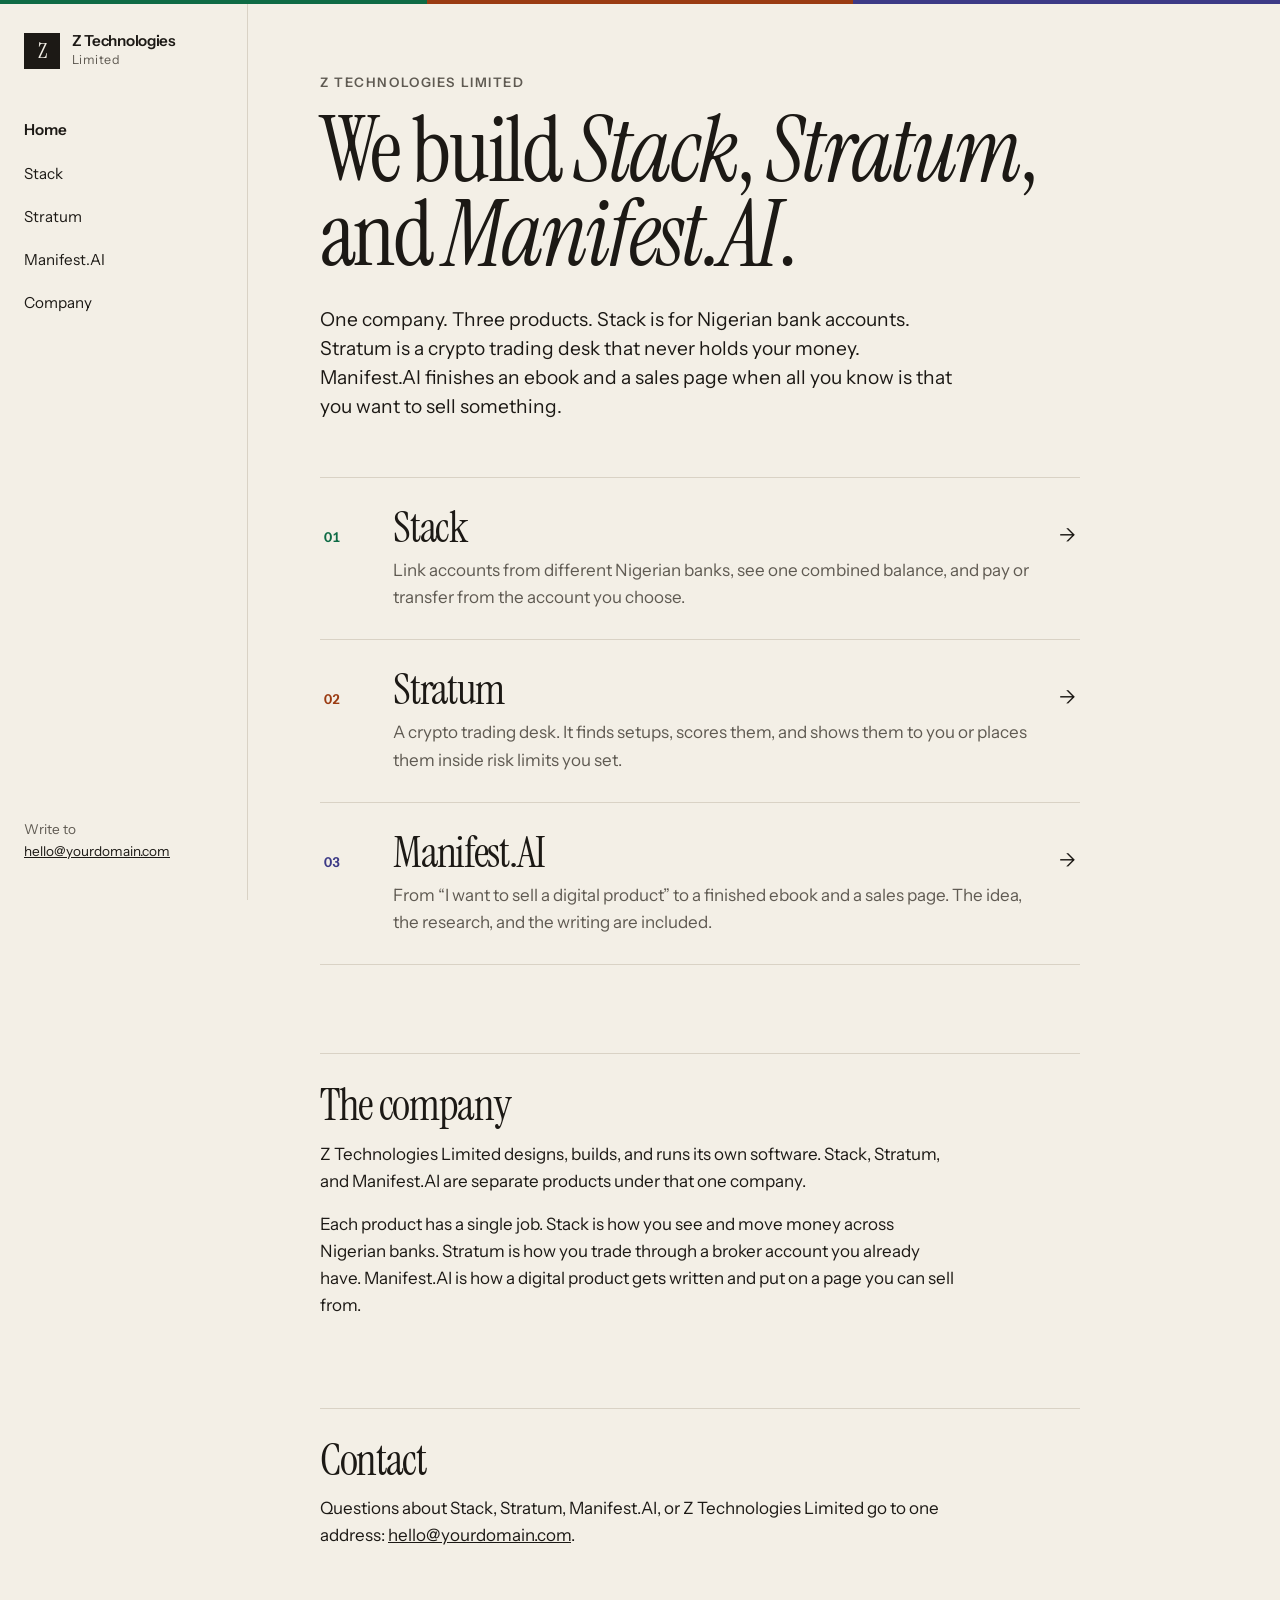
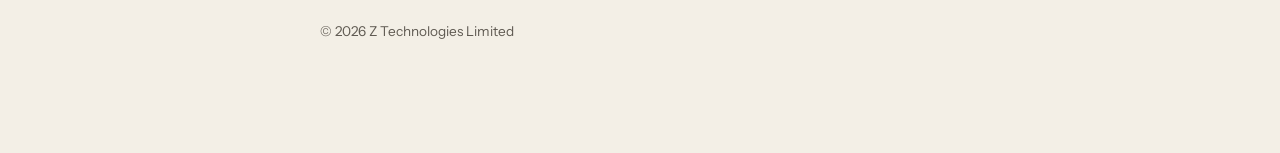
==== index.html @ b0d57175 "Add the Z Technologies company site." ====
<!DOCTYPE html>
<html lang="en">
<head>
  <meta charset="utf-8">
  <meta name="viewport" content="width=device-width, initial-scale=1">
  <title>Z Technologies Limited</title>
  <meta name="description" content="Z Technologies Limited owns Stack, Stratum, and Manifest.AI. Banking, trading, and publishing software, built and run by one company.">
  <meta name="theme-color" content="#f3efe6">
  <link rel="icon" href="favicon.svg" type="image/svg+xml">
  <link rel="preconnect" href="https://fonts.googleapis.com">
  <link rel="preconnect" href="https://fonts.gstatic.com" crossorigin>
  <link href="https://fonts.googleapis.com/css2?family=Instrument+Sans:ital,wght@0,400;0,500;0,600;1,400&family=Instrument+Serif:ital@0;1&display=swap" rel="stylesheet">
  <link rel="stylesheet" href="css/site.css">
</head>
<body>
  <div class="stripe" aria-hidden="true"><span class="c-stack"></span><span class="c-stratum"></span><span class="c-manifest"></span></div>
  <a class="skip" href="#content">Skip to content</a>
  <div class="shell">
    <aside class="sidebar">
      <div class="side-top">
        <a class="brand" href="index.html">
          <span class="brand-mark" aria-hidden="true">Z</span>
          <span>
            <span class="brand-name">Z Technologies</span>
            <span class="brand-sub">Limited</span>
          </span>
        </a>
        <button class="nav-toggle" type="button" aria-expanded="false" aria-controls="site-nav">Menu</button>
      </div>
      <nav class="nav" id="site-nav" aria-label="Primary">
        <a href="index.html" aria-current="page">Home</a>
        <a href="stack.html">Stack</a>
        <a href="stratum.html">Stratum</a>
        <a href="manifest.html">Manifest.AI</a>
        <a href="#company">Company</a>
      </nav>
      <p class="side-foot">Write to<br><a href="mailto:hello@yourdomain.com">hello@yourdomain.com</a></p>
    </aside>
    <main class="main" id="content">
      <div class="wrap">
        <p class="kicker">Z Technologies Limited</p>
        <h1>We build <a href="stack.html"><em>Stack</em></a>, <a href="stratum.html"><em>Stratum</em></a>, and <a href="manifest.html"><em>Manifest.AI</em></a>.</h1>
        <p class="lede">One company. Three products. Stack is for Nigerian bank accounts. Stratum is a crypto trading desk that never holds your money. Manifest.AI finishes an ebook and a sales page when all you know is that you want to sell something.</p>

        <ol class="index" id="products">
          <li class="stack">
            <a href="stack.html">
              <span class="idx">01</span>
              <span>
                <span class="product-name">Stack</span>
                <span class="product-desc">Link accounts from different Nigerian banks, see one combined balance, and pay or transfer from the account you choose.</span>
              </span>
              <span class="arrow" aria-hidden="true">→</span>
            </a>
          </li>
          <li class="stratum">
            <a href="stratum.html">
              <span class="idx">02</span>
              <span>
                <span class="product-name">Stratum</span>
                <span class="product-desc">A crypto trading desk. It finds setups, scores them, and shows them to you or places them inside risk limits you set.</span>
              </span>
              <span class="arrow" aria-hidden="true">→</span>
            </a>
          </li>
          <li class="manifest">
            <a href="manifest.html">
              <span class="idx">03</span>
              <span>
                <span class="product-name">Manifest.AI</span>
                <span class="product-desc">From “I want to sell a digital product” to a finished ebook and a sales page. The idea, the research, and the writing are included.</span>
              </span>
              <span class="arrow" aria-hidden="true">→</span>
            </a>
          </li>
        </ol>

        <section class="section" id="company">
          <h2>The company</h2>
          <div class="prose">
            <p>Z Technologies Limited designs, builds, and runs its own software. Stack, Stratum, and Manifest.AI are separate products under that one company.</p>
            <p>Each product has a single job. Stack is how you see and move money across Nigerian banks. Stratum is how you trade through a broker account you already have. Manifest.AI is how a digital product gets written and put on a page you can sell from.</p>
          </div>
        </section>

        <section class="section" id="contact">
          <h2>Contact</h2>
          <div class="prose">
            <p>Questions about Stack, Stratum, Manifest.AI, or Z Technologies Limited go to one address: <a href="mailto:hello@yourdomain.com">hello@yourdomain.com</a>.</p>
          </div>
        </section>

        <p class="page-foot">© 2026 Z Technologies Limited</p>
      </div>
    </main>
  </div>
  <script src="js/site.js"></script>
</body>
</html>
---- css/site.css ----
:root {
  --paper: #f3efe6;
  --ink: #1c1915;
  --muted: #5f5a52;
  --line: #d9d2c5;
  --stack: #0e6b45;
  --stratum: #9a3b12;
  --manifest: #3c3a86;
  --focus: #1c1915;
  --sidebar: 248px;
}

*,
*::before,
*::after {
  box-sizing: border-box;
}

html {
  scroll-behavior: smooth;
}

body {
  margin: 0;
  background: var(--paper);
  color: var(--ink);
  font-family: "Instrument Sans", "Segoe UI", sans-serif;
  font-size: 1.0625rem;
  line-height: 1.6;
  text-rendering: optimizeLegibility;
}

::selection {
  background: var(--ink);
  color: var(--paper);
}

img,
svg {
  display: block;
  max-width: 100%;
}

a {
  color: inherit;
}

a:focus-visible,
button:focus-visible {
  outline: 2px solid var(--focus);
  outline-offset: 3px;
}

.skip {
  position: absolute;
  left: 16px;
  top: 12px;
  padding: 8px 12px;
  background: var(--ink);
  color: var(--paper);
  transform: translateY(-140%);
  z-index: 30;
}

.skip:focus {
  transform: none;
}

.stripe {
  position: fixed;
  inset: 0 0 auto 0;
  z-index: 40;
  display: flex;
  height: 4px;
}

.stripe span {
  flex: 1;
}

.stripe .c-stack { background: var(--stack); }
.stripe .c-stratum { background: var(--stratum); }
.stripe .c-manifest { background: var(--manifest); }

.shell {
  display: grid;
  grid-template-columns: var(--sidebar) minmax(0, 1fr);
  min-height: 100vh;
}

.sidebar {
  position: sticky;
  top: 0;
  display: flex;
  flex-direction: column;
  height: 100vh;
  padding: 32px 24px 24px;
  border-right: 1px solid var(--line);
}

.side-top {
  display: flex;
  align-items: flex-start;
  justify-content: space-between;
  gap: 12px;
}

.brand {
  display: flex;
  gap: 12px;
  align-items: center;
  text-decoration: none;
}

.brand-mark {
  display: grid;
  width: 36px;
  height: 36px;
  place-items: center;
  background: var(--ink);
  color: var(--paper);
  font-family: "Instrument Serif", Palatino, serif;
  font-size: 1.4rem;
  line-height: 1;
}

.brand-name,
.brand-sub {
  display: block;
}

.brand-name {
  font-size: 0.95rem;
  font-weight: 600;
  letter-spacing: -0.02em;
  line-height: 1.2;
}

.brand-sub {
  color: var(--muted);
  font-size: 0.78rem;
  letter-spacing: 0.04em;
}

.nav-toggle {
  display: none;
  border: 1px solid var(--line);
  background: transparent;
  color: var(--ink);
  font: inherit;
  font-size: 0.85rem;
  padding: 6px 10px;
  cursor: pointer;
}

.nav {
  display: flex;
  flex-direction: column;
  gap: 2px;
  margin-top: 40px;
}

.nav a {
  display: flex;
  align-items: center;
  justify-content: space-between;
  padding: 8px 0;
  text-decoration: none;
  font-size: 0.95rem;
  border-bottom: 1px solid transparent;
}

.nav a:hover {
  border-bottom-color: var(--ink);
}

.nav a[aria-current="page"] {
  font-weight: 600;
}

.side-foot {
  margin-top: auto;
  padding-top: 24px;
  color: var(--muted);
  font-size: 0.85rem;
}

.side-foot a {
  color: var(--ink);
}

.main {
  padding: 72px 72px 96px;
}

.wrap {
  max-width: 760px;
}

.kicker {
  margin: 0 0 16px;
  color: var(--muted);
  font-size: 0.82rem;
  font-weight: 600;
  letter-spacing: 0.12em;
  text-transform: uppercase;
}

h1,
h2,
.product-name {
  font-family: "Instrument Serif", Palatino, serif;
  font-weight: 400;
  letter-spacing: -0.03em;
}

h1 {
  margin: 0;
  font-size: clamp(3rem, 7vw, 5.6rem);
  line-height: 0.94;
}

h1 a {
  text-decoration: none;
}

h1 a:hover em {
  text-decoration: underline;
  text-underline-offset: 0.12em;
}

h1 em,
.lede em {
  font-style: italic;
}

h2 {
  margin: 0 0 12px;
  font-size: clamp(2rem, 4vw, 2.75rem);
  line-height: 1.05;
}

.lede {
  max-width: 40rem;
  margin: 28px 0 0;
  font-size: 1.2rem;
  line-height: 1.5;
}

.index {
  list-style: none;
  margin: 56px 0 0;
  padding: 0;
}

.index a {
  display: grid;
  grid-template-columns: 3.2rem minmax(0, 1fr) auto;
  gap: 12px 18px;
  align-items: baseline;
  padding: 28px 4px;
  border-top: 1px solid var(--line);
  text-decoration: none;
}

.index li:last-child a {
  border-bottom: 1px solid var(--line);
}

.idx {
  font-variant-numeric: tabular-nums;
  font-size: 0.85rem;
  font-weight: 600;
}

.stack .idx { color: var(--stack); }
.stratum .idx { color: var(--stratum); }
.manifest .idx { color: var(--manifest); }

.product-name {
  display: block;
  font-size: clamp(2rem, 4vw, 2.7rem);
  line-height: 1;
}

.product-desc {
  display: block;
  max-width: 42rem;
  margin-top: 8px;
  color: var(--muted);
}

.arrow {
  font-size: 1.25rem;
  transform: translateX(0);
  transition: transform 160ms ease;
}

.index a:hover .arrow {
  transform: translateX(6px);
}

.index a:hover .product-name {
  text-decoration: underline;
  text-underline-offset: 0.12em;
}

.section {
  margin-top: 88px;
  padding-top: 28px;
  border-top: 1px solid var(--line);
}

.prose p,
.steps,
.note,
.also {
  max-width: 40rem;
}

.prose p {
  margin: 0 0 16px;
}

.steps {
  list-style: none;
  margin: 36px 0 0;
  padding: 0;
  counter-reset: step;
}

.steps li {
  display: grid;
  grid-template-columns: 2.5rem minmax(0, 1fr);
  gap: 12px;
  padding: 18px 0;
  border-top: 1px solid var(--line);
}

.steps li::before {
  counter-increment: step;
  content: counter(step, decimal-leading-zero);
  color: var(--muted);
  font-size: 0.85rem;
  font-weight: 600;
  padding-top: 0.35rem;
}

.steps strong {
  font-family: "Instrument Serif", Palatino, serif;
  font-size: 1.45rem;
  font-weight: 400;
  letter-spacing: -0.02em;
}

.steps span {
  display: block;
  margin-top: 4px;
  color: var(--muted);
}

.note {
  margin: 28px 0 0;
  padding-left: 16px;
  border-left: 2px solid var(--ink);
}

.also {
  display: flex;
  flex-wrap: wrap;
  gap: 8px 18px;
  margin-top: 48px;
  padding-top: 18px;
  border-top: 1px solid var(--line);
  font-size: 0.95rem;
}

.also a {
  font-weight: 600;
}

.page-foot {
  margin-top: 72px;
  color: var(--muted);
  font-size: 0.85rem;
}

@media (max-width: 860px) {
  .shell {
    grid-template-columns: 1fr;
  }

  .sidebar {
    position: sticky;
    top: 0;
    z-index: 20;
    height: auto;
    background: var(--paper);
    border-right: 0;
    border-bottom: 1px solid var(--line);
    padding: 18px 20px 14px;
  }

  .js .nav {
    display: none;
    margin-top: 16px;
  }

  .js .nav.is-open {
    display: flex;
  }

  .nav-toggle {
    display: none;
  }

  .js .nav-toggle {
    display: inline-flex;
  }

  .side-foot {
    display: none;
  }

  .nav.is-open + .side-foot,
  .sidebar:has(.nav.is-open) .side-foot {
    display: block;
  }

  .main {
    padding: 40px 20px 72px;
  }
}

@media (prefers-reduced-motion: reduce) {
  html { scroll-behavior: auto; }
  .arrow { transition: none; }
}
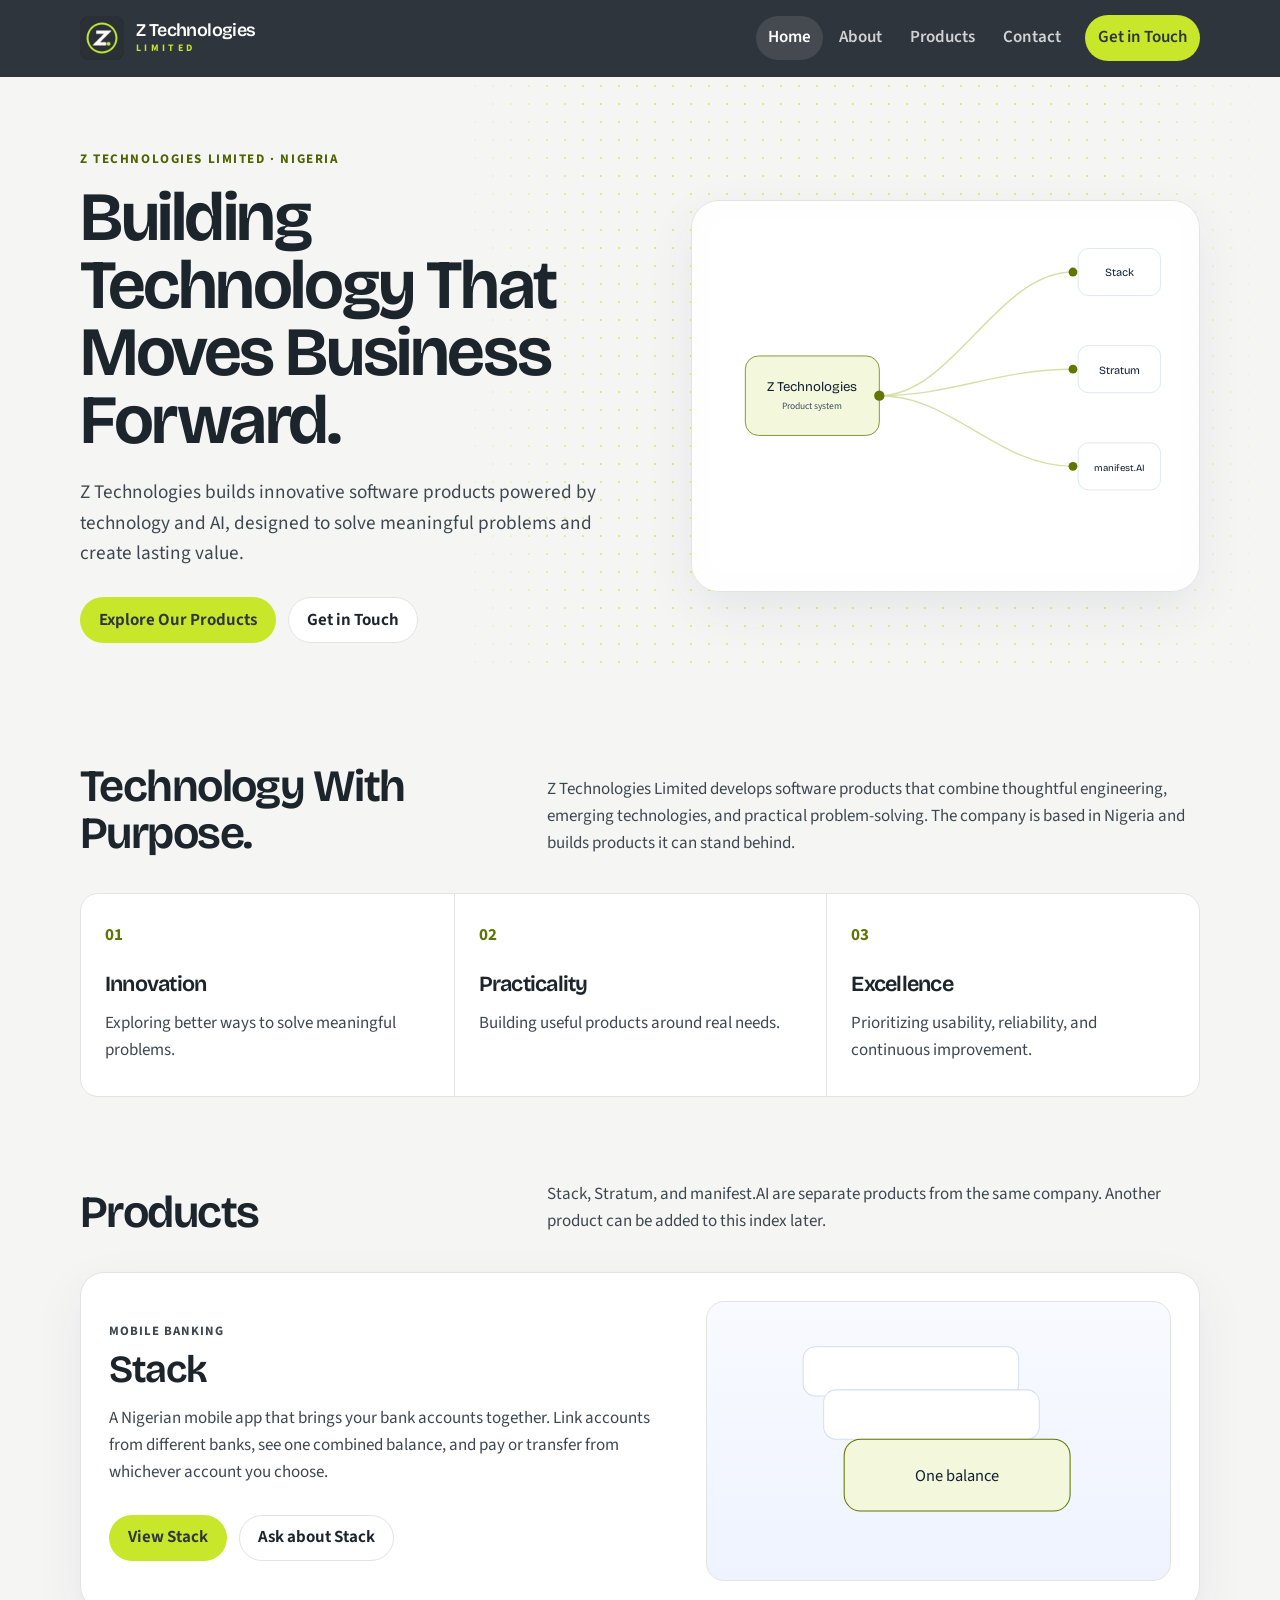
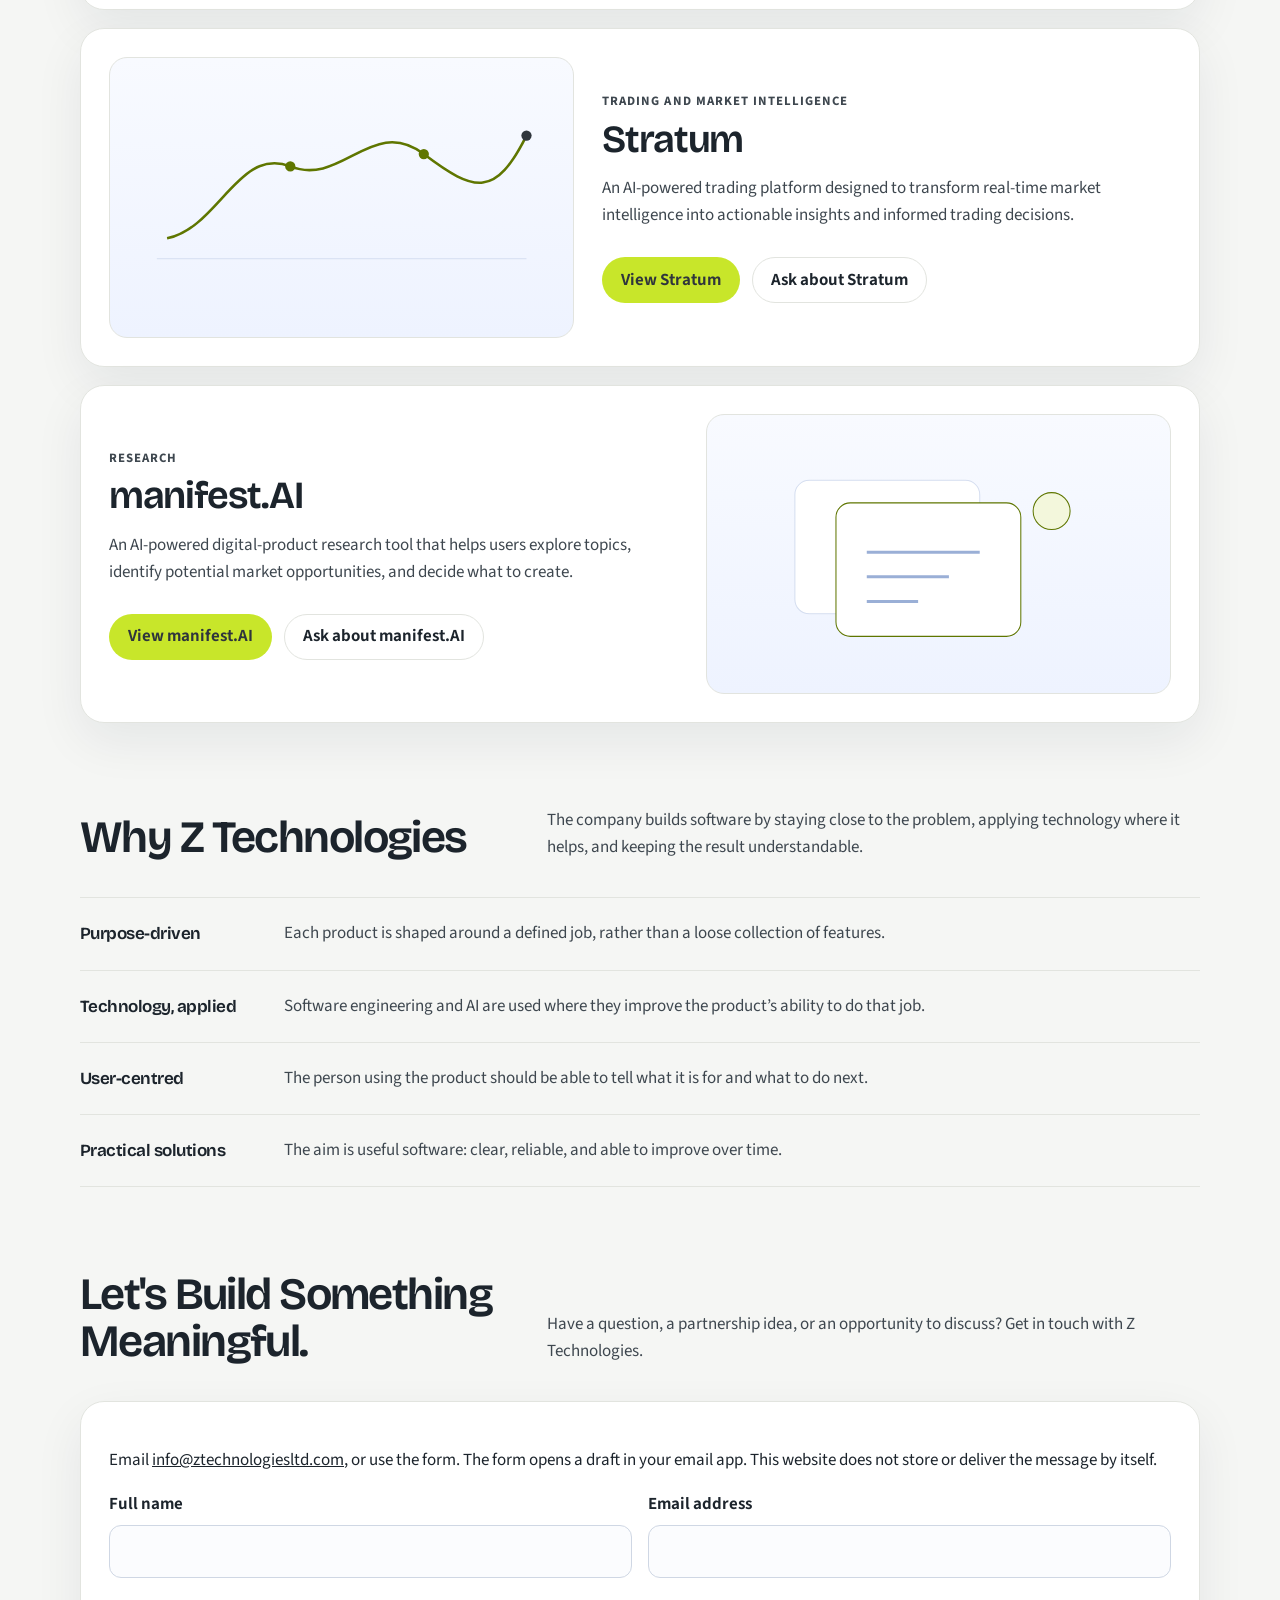
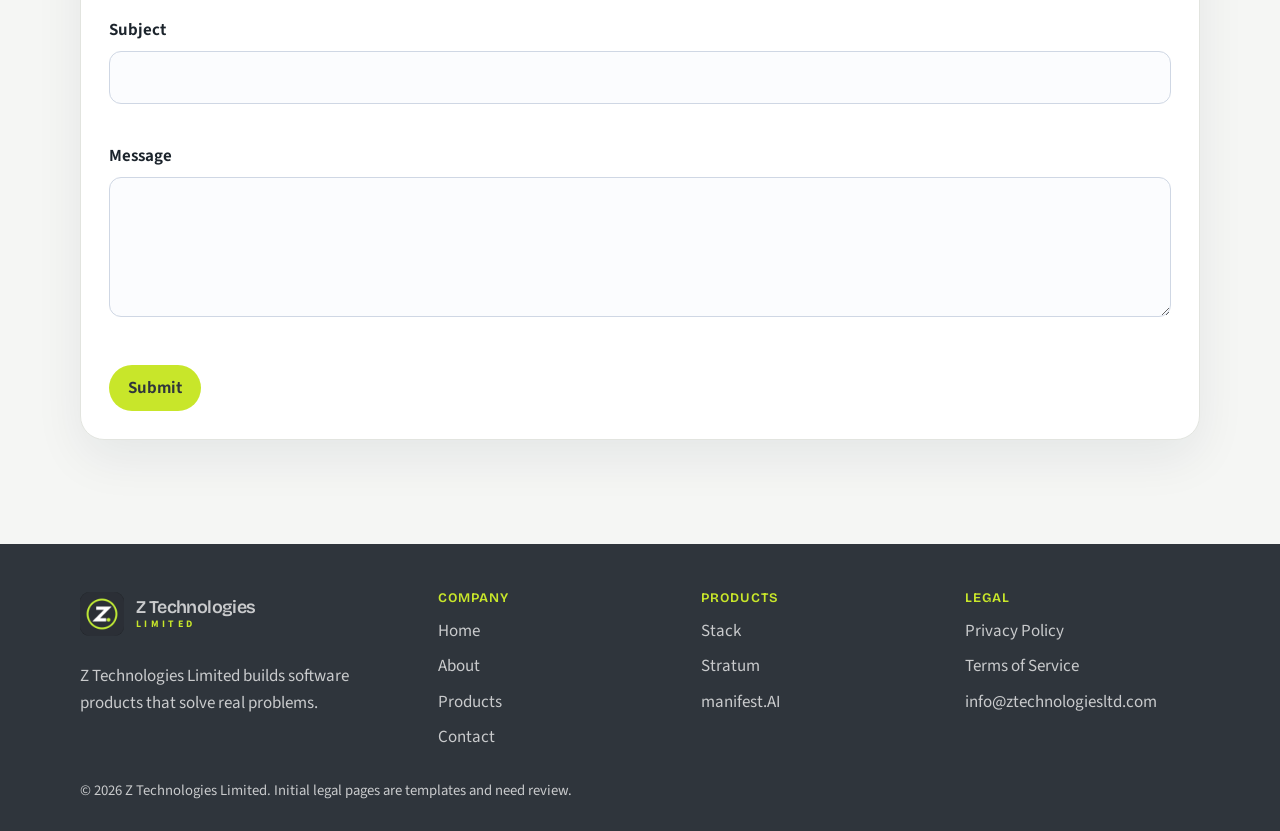
==== commit 48eba370: "Redesign the company site around the charcoal and lime brand. Describe Stack as a Nigerian mobile ap" ====
--- a/index.html
+++ b/index.html
@@ -3,97 +3,280 @@
 <head>
   <meta charset="utf-8">
   <meta name="viewport" content="width=device-width, initial-scale=1">
-  <title>Z Technologies Limited</title>
-  <meta name="description" content="Z Technologies Limited owns Stack, Stratum, and Manifest.AI. Banking, trading, and publishing software, built and run by one company.">
-  <meta name="theme-color" content="#f3efe6">
-  <link rel="icon" href="favicon.svg" type="image/svg+xml">
+  <title>Z Technologies — Software products</title>
+  <meta name="description" content="Z Technologies Limited builds software products powered by technology and AI, including Stack, Stratum, and manifest.AI.">
+  <link rel="canonical" href="https://ztechnologiesltd.com/">
+  <meta property="og:type" content="website">
+  <meta property="og:title" content="Z Technologies — Software products">
+  <meta property="og:description" content="Z Technologies builds innovative software products powered by technology and AI.">
+  <meta property="og:url" content="https://ztechnologiesltd.com/">
+  <meta name="theme-color" content="#2f353c">
+  <link rel="icon" href="/favicon.png" type="image/png">
+  <link rel="apple-touch-icon" href="/img/apple-touch-icon.png">
   <link rel="preconnect" href="https://fonts.googleapis.com">
   <link rel="preconnect" href="https://fonts.gstatic.com" crossorigin>
-  <link href="https://fonts.googleapis.com/css2?family=Instrument+Sans:ital,wght@0,400;0,500;0,600;1,400&family=Instrument+Serif:ital@0;1&display=swap" rel="stylesheet">
-  <link rel="stylesheet" href="css/site.css">
+  <link href="https://fonts.googleapis.com/css2?family=Bricolage+Grotesque:opsz,wght@12..96,500;12..96,600;12..96,700&family=Source+Sans+3:ital,wght@0,400;0,500;0,600;0,700;1,400&display=swap" rel="stylesheet">
+  <link rel="stylesheet" href="/css/site.css">
+  <script>document.documentElement.classList.add("js")</script>
+  <script type="application/ld+json">
+  {
+    "@context": "https://schema.org",
+    "@type": "Organization",
+    "name": "Z Technologies Limited",
+    "alternateName": "Z Technologies",
+    "url": "https://ztechnologiesltd.com",
+    "email": "info@ztechnologiesltd.com",
+    "address": { "@type": "PostalAddress", "addressCountry": "NG" }
+  }
+  </script>
 </head>
 <body>
-  <div class="stripe" aria-hidden="true"><span class="c-stack"></span><span class="c-stratum"></span><span class="c-manifest"></span></div>
   <a class="skip" href="#content">Skip to content</a>
-  <div class="shell">
-    <aside class="sidebar">
-      <div class="side-top">
-        <a class="brand" href="index.html">
-          <span class="brand-mark" aria-hidden="true">Z</span>
-          <span>
-            <span class="brand-name">Z Technologies</span>
-            <span class="brand-sub">Limited</span>
-          </span>
-        </a>
-        <button class="nav-toggle" type="button" aria-expanded="false" aria-controls="site-nav">Menu</button>
-      </div>
-      <nav class="nav" id="site-nav" aria-label="Primary">
-        <a href="index.html" aria-current="page">Home</a>
-        <a href="stack.html">Stack</a>
-        <a href="stratum.html">Stratum</a>
-        <a href="manifest.html">Manifest.AI</a>
-        <a href="#company">Company</a>
+  <header class="header">
+    <div class="shell header-bar">
+      <a class="wordmark" href="/">
+        <span class="mark" aria-hidden="true"><img src="/img/monogram.png" alt="" width="44" height="44"></span><span class="wordmark-text"><span class="wordmark-name">Z Technologies</span><span class="wordmark-legal">Limited</span></span>
+      </a>
+      <button class="nav-toggle" type="button" aria-expanded="false" aria-controls="site-nav">Menu</button>
+      <nav class="nav-links" id="site-nav" aria-label="Primary">
+        <a href="/" aria-current="page">Home</a>
+        <a href="/about/">About</a>
+        <a href="/products/">Products</a>
+        <a href="/contact/">Contact</a>
+        <a class="btn btn-primary" href="/contact/">Get in Touch</a>
       </nav>
-      <p class="side-foot">Write to<br><a href="mailto:hello@yourdomain.com">hello@yourdomain.com</a></p>
-    </aside>
-    <main class="main" id="content">
-      <div class="wrap">
-        <p class="kicker">Z Technologies Limited</p>
-        <h1>We build <a href="stack.html"><em>Stack</em></a>, <a href="stratum.html"><em>Stratum</em></a>, and <a href="manifest.html"><em>Manifest.AI</em></a>.</h1>
-        <p class="lede">One company. Three products. Stack is for Nigerian bank accounts. Stratum is a crypto trading desk that never holds your money. Manifest.AI finishes an ebook and a sales page when all you know is that you want to sell something.</p>
-
-        <ol class="index" id="products">
-          <li class="stack">
-            <a href="stack.html">
-              <span class="idx">01</span>
-              <span>
-                <span class="product-name">Stack</span>
-                <span class="product-desc">Link accounts from different Nigerian banks, see one combined balance, and pay or transfer from the account you choose.</span>
-              </span>
-              <span class="arrow" aria-hidden="true">→</span>
-            </a>
-          </li>
-          <li class="stratum">
-            <a href="stratum.html">
-              <span class="idx">02</span>
-              <span>
-                <span class="product-name">Stratum</span>
-                <span class="product-desc">A crypto trading desk. It finds setups, scores them, and shows them to you or places them inside risk limits you set.</span>
-              </span>
-              <span class="arrow" aria-hidden="true">→</span>
-            </a>
-          </li>
-          <li class="manifest">
-            <a href="manifest.html">
-              <span class="idx">03</span>
-              <span>
-                <span class="product-name">Manifest.AI</span>
-                <span class="product-desc">From “I want to sell a digital product” to a finished ebook and a sales page. The idea, the research, and the writing are included.</span>
-              </span>
-              <span class="arrow" aria-hidden="true">→</span>
-            </a>
-          </li>
-        </ol>
-
-        <section class="section" id="company">
-          <h2>The company</h2>
-          <div class="prose">
-            <p>Z Technologies Limited designs, builds, and runs its own software. Stack, Stratum, and Manifest.AI are separate products under that one company.</p>
-            <p>Each product has a single job. Stack is how you see and move money across Nigerian banks. Stratum is how you trade through a broker account you already have. Manifest.AI is how a digital product gets written and put on a page you can sell from.</p>
+    </div>
+  </header>
+  <main id="content">
+    <section class="hero">
+      <div class="shell hero-grid">
+        <div>
+          <p class="kicker">Z Technologies Limited · Nigeria</p>
+          <h1>Building Technology That Moves Business Forward.</h1>
+          <p class="lede">Z Technologies builds innovative software products powered by technology and AI, designed to solve meaningful problems and create lasting value.</p>
+          <div class="actions">
+            <a class="btn btn-primary" href="/products/">Explore Our Products</a>
+            <a class="btn btn-secondary" href="/contact/">Get in Touch</a>
           </div>
-        </section>
-
-        <section class="section" id="contact">
-          <h2>Contact</h2>
-          <div class="prose">
-            <p>Questions about Stack, Stratum, Manifest.AI, or Z Technologies Limited go to one address: <a href="mailto:hello@yourdomain.com">hello@yourdomain.com</a>.</p>
-          </div>
-        </section>
-
-        <p class="page-foot">© 2026 Z Technologies Limited</p>
-      </div>
-    </main>
-  </div>
-  <script src="js/site.js"></script>
+        </div>
+        <div class="hero-card">
+          <svg viewBox="0 0 640 480" role="img" aria-label="Z Technologies connected to Stack, Stratum, and manifest.AI">
+            <rect x="1" y="1" width="638" height="478" rx="22" fill="#ffffff"/>
+            <path d="M230 240 C330 240 390 72 493 72" fill="none" stroke="#d5e0a8" stroke-width="2"/>
+            <path d="M230 240 C330 240 390 204 493 204" fill="none" stroke="#d5e0a8" stroke-width="2"/>
+            <path d="M230 240 C330 240 390 336 493 336" fill="none" stroke="#d5e0a8" stroke-width="2"/>
+            <rect x="48" y="186" width="182" height="108" rx="18" fill="#f3f7dc" stroke="#5f7600"/>
+            <text x="139" y="234" text-anchor="middle" fill="#122033" font-family="Bricolage Grotesque, Segoe UI, sans-serif" font-size="18">Z Technologies</text>
+            <text x="139" y="258" text-anchor="middle" fill="#3e4e63" font-family="Source Sans 3, Segoe UI, sans-serif" font-size="13">Product system</text>
+            <rect x="500" y="40" width="112" height="64" rx="14" fill="#ffffff" stroke="#d5def0"/>
+            <text x="556" y="78" text-anchor="middle" fill="#122033" font-family="Bricolage Grotesque, Segoe UI, sans-serif" font-size="15">Stack</text>
+            <rect x="500" y="172" width="112" height="64" rx="14" fill="#ffffff" stroke="#d5def0"/>
+            <text x="556" y="210" text-anchor="middle" fill="#122033" font-family="Bricolage Grotesque, Segoe UI, sans-serif" font-size="15">Stratum</text>
+            <rect x="500" y="304" width="112" height="64" rx="14" fill="#ffffff" stroke="#d5def0"/>
+            <text x="556" y="342" text-anchor="middle" fill="#122033" font-family="Bricolage Grotesque, Segoe UI, sans-serif" font-size="13">manifest.AI</text>
+            <circle cx="230" cy="240" r="7" fill="#5f7600"/>
+            <circle cx="493" cy="72" r="6" fill="#5f7600"/>
+            <circle cx="493" cy="204" r="6" fill="#5f7600"/>
+            <circle cx="493" cy="336" r="6" fill="#5f7600"/>
+          </svg>
+        </div>
+      </div>
+    </section>
+
+    <section class="section" id="about">
+      <div class="shell">
+        <div class="section-head">
+          <h2>Technology With Purpose.</h2>
+          <p>Z Technologies Limited develops software products that combine thoughtful engineering, emerging technologies, and practical problem-solving. The company is based in Nigeria and builds products it can stand behind.</p>
+        </div>
+        <div class="principles">
+          <article class="principle">
+            <span>01</span>
+            <h3>Innovation</h3>
+            <p>Exploring better ways to solve meaningful problems.</p>
+          </article>
+          <article class="principle">
+            <span>02</span>
+            <h3>Practicality</h3>
+            <p>Building useful products around real needs.</p>
+          </article>
+          <article class="principle">
+            <span>03</span>
+            <h3>Excellence</h3>
+            <p>Prioritizing usability, reliability, and continuous improvement.</p>
+          </article>
+        </div>
+      </div>
+    </section>
+
+    <section class="section" id="products" style="padding-top:0">
+      <div class="shell">
+        <div class="section-head">
+          <h2>Products</h2>
+          <p>Stack, Stratum, and manifest.AI are separate products from the same company. Another product can be added to this index later.</p>
+        </div>
+        <div class="products">
+          <article class="product" id="stack">
+            <div class="product-copy">
+              <p class="product-kicker">Mobile banking</p>
+              <h3 class="product-name">Stack</h3>
+              <p>A Nigerian mobile app that brings your bank accounts together. Link accounts from different banks, see one combined balance, and pay or transfer from whichever account you choose.</p>
+              <div class="actions">
+                <a class="btn btn-primary" href="/products/#stack">View Stack</a>
+                <a class="btn btn-secondary" href="/contact/?topic=Stack">Ask about Stack</a>
+              </div>
+            </div>
+            <div class="visual" aria-hidden="true">
+              <svg viewBox="0 0 420 240">
+                <rect x="78" y="28" width="210" height="48" rx="12" fill="#ffffff" stroke="#d5def0"/>
+                <rect x="98" y="70" width="210" height="48" rx="12" fill="#ffffff" stroke="#d5def0"/>
+                <rect x="118" y="118" width="220" height="70" rx="16" fill="#f3f7dc" stroke="#5f7600"/>
+                <text x="228" y="159" text-anchor="middle" fill="#122033" font-family="Source Sans 3, Segoe UI, sans-serif" font-size="16">One balance</text>
+              </svg>
+            </div>
+          </article>
+          <article class="product reverse" id="stratum">
+            <div class="product-copy">
+              <p class="product-kicker">Trading and market intelligence</p>
+              <h3 class="product-name">Stratum</h3>
+              <p>An AI-powered trading platform designed to transform real-time market intelligence into actionable insights and informed trading decisions.</p>
+              <div class="actions">
+                <a class="btn btn-primary" href="/products/#stratum">View Stratum</a>
+                <a class="btn btn-secondary" href="/contact/?topic=Stratum">Ask about Stratum</a>
+              </div>
+            </div>
+            <div class="visual" aria-hidden="true">
+              <svg viewBox="0 0 420 240">
+                <path d="M30 180 H390" stroke="#d5def0"/>
+                <path d="M40 160 C90 150 110 70 160 90 S240 40 290 78 360 120 390 60" fill="none" stroke="#5f7600" stroke-width="2.5"/>
+                <circle cx="160" cy="90" r="5" fill="#5f7600"/>
+                <circle cx="290" cy="78" r="5" fill="#5f7600"/>
+                <circle cx="390" cy="60" r="5" fill="#2f353c"/>
+              </svg>
+            </div>
+          </article>
+          <article class="product" id="manifest">
+            <div class="product-copy">
+              <p class="product-kicker">Research</p>
+              <h3 class="product-name">manifest.AI</h3>
+              <p>An AI-powered digital-product research tool that helps users explore topics, identify potential market opportunities, and decide what to create.</p>
+              <div class="actions">
+                <a class="btn btn-primary" href="/products/#manifest">View manifest.AI</a>
+                <a class="btn btn-secondary" href="/contact/?topic=manifest.AI">Ask about manifest.AI</a>
+              </div>
+            </div>
+            <div class="visual" aria-hidden="true">
+              <svg viewBox="0 0 420 240">
+                <rect x="70" y="48" width="180" height="130" rx="14" fill="#ffffff" stroke="#d5def0"/>
+                <rect x="110" y="70" width="180" height="130" rx="14" fill="#ffffff" stroke="#5f7600"/>
+                <path d="M140 118 H250 M140 142 H220 M140 166 H190" stroke="#9aafd6" stroke-width="3"/>
+                <circle cx="320" cy="78" r="18" fill="#f3f7dc" stroke="#5f7600"/>
+              </svg>
+            </div>
+          </article>
+        </div>
+      </div>
+    </section>
+
+    <section class="section" id="approach" style="padding-top:0">
+      <div class="shell">
+        <div class="section-head">
+          <h2>Why Z Technologies</h2>
+          <p>The company builds software by staying close to the problem, applying technology where it helps, and keeping the result understandable.</p>
+        </div>
+        <div class="reasons">
+          <article class="reason">
+            <strong>Purpose-driven</strong>
+            <p>Each product is shaped around a defined job, rather than a loose collection of features.</p>
+          </article>
+          <article class="reason">
+            <strong>Technology, applied</strong>
+            <p>Software engineering and AI are used where they improve the product’s ability to do that job.</p>
+          </article>
+          <article class="reason">
+            <strong>User-centred</strong>
+            <p>The person using the product should be able to tell what it is for and what to do next.</p>
+          </article>
+          <article class="reason">
+            <strong>Practical solutions</strong>
+            <p>The aim is useful software: clear, reliable, and able to improve over time.</p>
+          </article>
+        </div>
+      </div>
+    </section>
+
+    <section class="section" id="contact" style="padding-top:0">
+      <div class="shell">
+        <div class="section-head">
+          <h2>Let's Build Something Meaningful.</h2>
+          <p>Have a question, a partnership idea, or an opportunity to discuss? Get in touch with Z Technologies.</p>
+        </div>
+        <div class="form-card">
+          <p>Email <a href="mailto:info@ztechnologiesltd.com">info@ztechnologiesltd.com</a>, or use the form. The form opens a draft in your email app. This website does not store or deliver the message by itself.</p>
+          <form class="form-grid" action="mailto:info@ztechnologiesltd.com" method="post" enctype="text/plain" data-contact-form novalidate>
+            <div class="form-row">
+              <div>
+                <label for="name">Full name</label>
+                <input id="name" name="name" type="text" autocomplete="name" required>
+                <p class="field-error" data-error="name"></p>
+              </div>
+              <div>
+                <label for="email">Email address</label>
+                <input id="email" name="email" type="email" autocomplete="email" required>
+                <p class="field-error" data-error="email"></p>
+              </div>
+            </div>
+            <div>
+              <label for="subject">Subject</label>
+              <input id="subject" name="subject" type="text" required>
+              <p class="field-error" data-error="subject"></p>
+            </div>
+            <div>
+              <label for="message">Message</label>
+              <textarea id="message" name="message" required></textarea>
+              <p class="field-error" data-error="message"></p>
+            </div>
+            <p class="form-status" data-form-status hidden></p>
+            <div><button class="btn btn-primary" type="submit">Submit</button></div>
+          </form>
+        </div>
+      </div>
+    </section>
+  </main>
+  <footer class="footer">
+    <div class="shell footer-grid">
+      <div>
+        <a class="wordmark" href="/"><span class="mark" aria-hidden="true"><img src="/img/monogram.png" alt="" width="44" height="44"></span><span class="wordmark-text"><span class="wordmark-name">Z Technologies</span><span class="wordmark-legal">Limited</span></span></a>
+        <p>Z Technologies Limited builds software products that solve real problems.</p>
+      </div>
+      <div>
+        <h2>Company</h2>
+        <ul>
+          <li><a href="/">Home</a></li>
+          <li><a href="/about/">About</a></li>
+          <li><a href="/products/">Products</a></li>
+          <li><a href="/contact/">Contact</a></li>
+        </ul>
+      </div>
+      <div>
+        <h2>Products</h2>
+        <ul>
+          <li><a href="/products/#stack">Stack</a></li>
+          <li><a href="/products/#stratum">Stratum</a></li>
+          <li><a href="/products/#manifest">manifest.AI</a></li>
+        </ul>
+      </div>
+      <div>
+        <h2>Legal</h2>
+        <ul>
+          <li><a href="/privacy/">Privacy Policy</a></li>
+          <li><a href="/terms/">Terms of Service</a></li>
+          <li><a href="mailto:info@ztechnologiesltd.com">info@ztechnologiesltd.com</a></li>
+        </ul>
+      </div>
+    </div>
+    <div class="shell"><p class="legal-line">© <span data-year>2026</span> Z Technologies Limited. Initial legal pages are templates and need review.</p></div>
+  </footer>
+  <script src="/js/site.js"></script>
 </body>
 </html>
--- a/css/site.css
+++ b/css/site.css
@@ -1,438 +1,577 @@
 :root {
-  --paper: #f3efe6;
-  --ink: #1c1915;
-  --muted: #5f5a52;
-  --line: #d9d2c5;
-  --stack: #0e6b45;
-  --stratum: #9a3b12;
-  --manifest: #3c3a86;
-  --focus: #1c1915;
-  --sidebar: 248px;
+  --bg: #f5f6f4;
+  --surface: #ffffff;
+  --ink: #1c242c;
+  --muted: #3e474f;
+  --line: #e2e4df;
+  --charcoal: #2f353c;
+  --lime: #c8e62a;
+  --blue: #5f7600;
+  --blue-deep: #4d6200;
+  --blue-soft: #f3f7dc;
+  --danger: #9f1239;
+  --shadow: 0 18px 50px rgba(18, 32, 51, 0.07);
+  --radius: 18px;
+  --shell: 1120px;
+  --header: 76px;
 }
 
 *,
 *::before,
-*::after {
-  box-sizing: border-box;
-}
-
-html {
-  scroll-behavior: smooth;
-}
+*::after { box-sizing: border-box; }
+
+html { color-scheme: light; scroll-behavior: smooth; }
 
 body {
   margin: 0;
-  background: var(--paper);
+  background: var(--bg);
   color: var(--ink);
-  font-family: "Instrument Sans", "Segoe UI", sans-serif;
+  font-family: "Source Sans 3", "Segoe UI", sans-serif;
   font-size: 1.0625rem;
   line-height: 1.6;
   text-rendering: optimizeLegibility;
-}
-
-::selection {
-  background: var(--ink);
-  color: var(--paper);
-}
-
-img,
-svg {
-  display: block;
-  max-width: 100%;
-}
-
-a {
-  color: inherit;
-}
-
-a:focus-visible,
-button:focus-visible {
-  outline: 2px solid var(--focus);
+  overflow-x: clip;
+}
+
+img, svg { display: block; max-width: 100%; }
+
+a { color: inherit; }
+
+:focus-visible {
+  outline: 2px solid var(--blue-deep);
   outline-offset: 3px;
 }
+
+::selection { background: #e5f29a; color: var(--ink); }
 
 .skip {
   position: absolute;
   left: 16px;
   top: 12px;
+  z-index: 40;
   padding: 8px 12px;
   background: var(--ink);
-  color: var(--paper);
-  transform: translateY(-140%);
-  z-index: 30;
-}
-
-.skip:focus {
-  transform: none;
-}
-
-.stripe {
-  position: fixed;
-  inset: 0 0 auto 0;
-  z-index: 40;
-  display: flex;
-  height: 4px;
-}
-
-.stripe span {
-  flex: 1;
-}
-
-.stripe .c-stack { background: var(--stack); }
-.stripe .c-stratum { background: var(--stratum); }
-.stripe .c-manifest { background: var(--manifest); }
+  color: white;
+  transform: translateY(-150%);
+}
+
+.skip:focus { transform: none; }
 
 .shell {
-  display: grid;
-  grid-template-columns: var(--sidebar) minmax(0, 1fr);
-  min-height: 100vh;
-}
-
-.sidebar {
+  width: min(var(--shell), calc(100% - 40px));
+  margin-inline: auto;
+}
+
+.header {
   position: sticky;
   top: 0;
-  display: flex;
-  flex-direction: column;
-  height: 100vh;
-  padding: 32px 24px 24px;
-  border-right: 1px solid var(--line);
-}
-
-.side-top {
-  display: flex;
-  align-items: flex-start;
-  justify-content: space-between;
-  gap: 12px;
-}
-
-.brand {
-  display: flex;
-  gap: 12px;
-  align-items: center;
-  text-decoration: none;
-}
-
-.brand-mark {
-  display: grid;
-  width: 36px;
-  height: 36px;
-  place-items: center;
-  background: var(--ink);
-  color: var(--paper);
-  font-family: "Instrument Serif", Palatino, serif;
-  font-size: 1.4rem;
-  line-height: 1;
-}
-
-.brand-name,
-.brand-sub {
-  display: block;
-}
-
-.brand-name {
-  font-size: 0.95rem;
-  font-weight: 600;
-  letter-spacing: -0.02em;
-  line-height: 1.2;
-}
-
-.brand-sub {
-  color: var(--muted);
-  font-size: 0.78rem;
-  letter-spacing: 0.04em;
-}
-
-.nav-toggle {
-  display: none;
-  border: 1px solid var(--line);
-  background: transparent;
-  color: var(--ink);
-  font: inherit;
-  font-size: 0.85rem;
-  padding: 6px 10px;
-  cursor: pointer;
-}
-
-.nav {
-  display: flex;
-  flex-direction: column;
-  gap: 2px;
-  margin-top: 40px;
-}
-
-.nav a {
+  z-index: 30;
+  background: var(--charcoal);
+  border-bottom: 1px solid transparent;
+  color: white;
+}
+
+.header-bar {
   display: flex;
   align-items: center;
   justify-content: space-between;
-  padding: 8px 0;
+  min-height: var(--header);
+  gap: 20px;
+}
+
+.wordmark {
+  display: inline-flex;
+  align-items: center;
+  gap: 12px;
   text-decoration: none;
-  font-size: 0.95rem;
-  border-bottom: 1px solid transparent;
-}
-
-.nav a:hover {
-  border-bottom-color: var(--ink);
-}
-
-.nav a[aria-current="page"] {
+  color: white;
+  font-family: "Bricolage Grotesque", "Segoe UI", sans-serif;
   font-weight: 600;
-}
-
-.side-foot {
-  margin-top: auto;
-  padding-top: 24px;
-  color: var(--muted);
-  font-size: 0.85rem;
-}
-
-.side-foot a {
+  letter-spacing: -0.03em;
+}
+
+.wordmark-name { display: block; font-size: 1.12rem; line-height: 1; }
+
+.wordmark-legal {
+  display: block;
+  margin-top: 4px;
+  color: var(--lime);
+  font-family: "Source Sans 3", "Segoe UI", sans-serif;
+  font-size: 0.62rem;
+  font-weight: 700;
+  letter-spacing: 0.34em;
+  text-transform: uppercase;
+  line-height: 1;
+}
+
+.mark {
+  display: block;
+  width: 44px;
+  height: 44px;
+  flex: none;
+  background: none;
+}
+
+.mark img {
+  width: 44px;
+  height: 44px;
+  border-radius: 22%;
+  display: block;
+}
+
+.nav-links {
+  display: flex;
+  align-items: center;
+  gap: 4px;
+}
+
+.nav-links a {
+  text-decoration: none;
+  padding: 8px 12px;
+  border-radius: 999px;
+  color: rgba(255, 255, 255, 0.78);
+  font-weight: 600;
+}
+
+.nav-links a:hover,
+.nav-links a[aria-current="page"] { color: white; }
+
+.nav-links a[aria-current="page"] { background: rgba(255, 255, 255, 0.1); }
+
+.nav-toggle {
+  display: none;
+  border: 1px solid rgba(255, 255, 255, 0.28);
+  background: transparent;
+  color: white;
+  border-radius: 999px;
+  min-height: 40px;
+  padding: 0 14px;
+  font: inherit;
+  font-weight: 600;
+  cursor: pointer;
+}
+
+.btn {
+  display: inline-flex;
+  align-items: center;
+  justify-content: center;
+  min-height: 46px;
+  padding: 0 18px;
+  border-radius: 999px;
+  border: 1px solid transparent;
+  text-decoration: none;
+  font-weight: 650;
+  cursor: pointer;
+  font: inherit;
+  font-weight: 650;
+}
+
+.btn-primary {
+  background: var(--lime);
+  color: var(--charcoal);
+  box-shadow: none;
+}
+
+.btn-primary:hover { background: #d7f25a; }
+
+.btn-secondary {
+  background: white;
   color: var(--ink);
-}
-
-.main {
-  padding: 72px 72px 96px;
-}
-
-.wrap {
-  max-width: 760px;
+  border-color: var(--line);
+}
+
+.btn-secondary:hover { border-color: #c5d0e0; }
+
+.nav-links a.btn-primary,
+.nav-links a.btn-primary:hover { color: var(--charcoal); }
+
+.nav-links .btn { margin-left: 8px; }
+
+.nav-links .btn-secondary { color: var(--ink); }
+
+.hero {
+  position: relative;
+  overflow: hidden;
+  padding: 72px 0 36px;
+}
+
+.hero::before {
+  content: "";
+  position: absolute;
+  inset: 0 0 0 35%;
+  background-image: radial-gradient(rgba(200, 230, 42, 0.55) 1.1px, transparent 1.2px);
+  background-size: 18px 18px;
+  mask-image: linear-gradient(90deg, transparent, #000 18%, #000 80%, transparent);
+  pointer-events: none;
+}
+
+.hero-grid {
+  position: relative;
+  display: grid;
+  grid-template-columns: minmax(0, 1.05fr) minmax(280px, 0.95fr);
+  gap: 48px;
+  align-items: center;
 }
 
 .kicker {
-  margin: 0 0 16px;
-  color: var(--muted);
+  margin: 0 0 14px;
+  color: var(--blue-deep);
   font-size: 0.82rem;
-  font-weight: 600;
+  font-weight: 700;
   letter-spacing: 0.12em;
   text-transform: uppercase;
 }
 
-h1,
-h2,
-.product-name {
-  font-family: "Instrument Serif", Palatino, serif;
-  font-weight: 400;
-  letter-spacing: -0.03em;
+h1, h2, h3, .wordmark, .product-name {
+  font-family: "Bricolage Grotesque", "Segoe UI", sans-serif;
+  letter-spacing: -0.035em;
 }
 
 h1 {
   margin: 0;
-  font-size: clamp(3rem, 7vw, 5.6rem);
-  line-height: 0.94;
-}
-
-h1 a {
-  text-decoration: none;
-}
-
-h1 a:hover em {
-  text-decoration: underline;
-  text-underline-offset: 0.12em;
-}
-
-h1 em,
-.lede em {
-  font-style: italic;
+  font-size: clamp(2.7rem, 5.4vw, 4.5rem);
+  line-height: 0.98;
+  font-weight: 650;
+  max-width: 16ch;
 }
 
 h2 {
-  margin: 0 0 12px;
-  font-size: clamp(2rem, 4vw, 2.75rem);
+  margin: 0;
+  font-size: clamp(2rem, 3.5vw, 2.8rem);
   line-height: 1.05;
-}
+  font-weight: 640;
+}
+
+h3 { margin: 0; font-size: 1.35rem; font-weight: 640; }
+
+.lede, .prose p { color: var(--muted); }
 
 .lede {
-  max-width: 40rem;
-  margin: 28px 0 0;
+  max-width: 38rem;
+  margin: 22px 0 0;
   font-size: 1.2rem;
-  line-height: 1.5;
-}
-
-.index {
-  list-style: none;
-  margin: 56px 0 0;
-  padding: 0;
-}
-
-.index a {
-  display: grid;
-  grid-template-columns: 3.2rem minmax(0, 1fr) auto;
-  gap: 12px 18px;
-  align-items: baseline;
-  padding: 28px 4px;
-  border-top: 1px solid var(--line);
-  text-decoration: none;
-}
-
-.index li:last-child a {
-  border-bottom: 1px solid var(--line);
-}
-
-.idx {
-  font-variant-numeric: tabular-nums;
-  font-size: 0.85rem;
-  font-weight: 600;
-}
-
-.stack .idx { color: var(--stack); }
-.stratum .idx { color: var(--stratum); }
-.manifest .idx { color: var(--manifest); }
-
-.product-name {
-  display: block;
-  font-size: clamp(2rem, 4vw, 2.7rem);
-  line-height: 1;
-}
-
-.product-desc {
-  display: block;
-  max-width: 42rem;
-  margin-top: 8px;
-  color: var(--muted);
-}
-
-.arrow {
-  font-size: 1.25rem;
-  transform: translateX(0);
-  transition: transform 160ms ease;
-}
-
-.index a:hover .arrow {
-  transform: translateX(6px);
-}
-
-.index a:hover .product-name {
-  text-decoration: underline;
-  text-underline-offset: 0.12em;
-}
-
-.section {
-  margin-top: 88px;
-  padding-top: 28px;
-  border-top: 1px solid var(--line);
-}
-
-.prose p,
-.steps,
-.note,
-.also {
-  max-width: 40rem;
-}
-
-.prose p {
-  margin: 0 0 16px;
-}
-
-.steps {
-  list-style: none;
-  margin: 36px 0 0;
-  padding: 0;
-  counter-reset: step;
-}
-
-.steps li {
-  display: grid;
-  grid-template-columns: 2.5rem minmax(0, 1fr);
-  gap: 12px;
-  padding: 18px 0;
-  border-top: 1px solid var(--line);
-}
-
-.steps li::before {
-  counter-increment: step;
-  content: counter(step, decimal-leading-zero);
-  color: var(--muted);
-  font-size: 0.85rem;
-  font-weight: 600;
-  padding-top: 0.35rem;
-}
-
-.steps strong {
-  font-family: "Instrument Serif", Palatino, serif;
-  font-size: 1.45rem;
-  font-weight: 400;
-  letter-spacing: -0.02em;
-}
-
-.steps span {
-  display: block;
-  margin-top: 4px;
-  color: var(--muted);
-}
-
-.note {
-  margin: 28px 0 0;
-  padding-left: 16px;
-  border-left: 2px solid var(--ink);
-}
-
-.also {
+}
+
+.actions {
   display: flex;
   flex-wrap: wrap;
-  gap: 8px 18px;
-  margin-top: 48px;
-  padding-top: 18px;
-  border-top: 1px solid var(--line);
-  font-size: 0.95rem;
-}
-
-.also a {
-  font-weight: 600;
-}
-
-.page-foot {
-  margin-top: 72px;
-  color: var(--muted);
-  font-size: 0.85rem;
-}
-
-@media (max-width: 860px) {
-  .shell {
-    grid-template-columns: 1fr;
+  gap: 12px;
+  margin-top: 28px;
+}
+
+.hero-card {
+  background: rgba(255, 255, 255, 0.9);
+  border: 1px solid var(--line);
+  border-radius: 28px;
+  box-shadow: var(--shadow);
+  padding: 18px;
+}
+
+.hero-card svg { width: 100%; height: auto; }
+
+.section { padding: 84px 0; }
+
+.section-head {
+  display: grid;
+  grid-template-columns: minmax(0, 0.8fr) minmax(0, 1.2fr);
+  gap: 32px;
+  align-items: end;
+  margin-bottom: 36px;
+}
+
+.section-head p { margin: 0; color: var(--muted); max-width: 42rem; }
+
+.principles {
+  display: grid;
+  grid-template-columns: repeat(3, minmax(0, 1fr));
+  border: 1px solid var(--line);
+  border-radius: var(--radius);
+  background: white;
+  overflow: hidden;
+}
+
+.principle { padding: 28px 24px 32px; }
+
+.principle + .principle { border-left: 1px solid var(--line); }
+
+.principle span {
+  display: block;
+  margin-bottom: 18px;
+  color: var(--blue);
+  font-weight: 700;
+  font-variant-numeric: tabular-nums;
+}
+
+.principle p { margin: 8px 0 0; color: var(--muted); }
+
+.products { display: grid; gap: 18px; }
+
+.product {
+  display: grid;
+  grid-template-columns: minmax(0, 1.1fr) minmax(240px, 0.9fr);
+  gap: 28px;
+  align-items: center;
+  padding: 28px;
+  background: white;
+  border: 1px solid var(--line);
+  border-radius: 24px;
+  box-shadow: var(--shadow);
+}
+
+.product.reverse { grid-template-columns: minmax(240px, 0.9fr) minmax(0, 1.1fr); }
+
+.product.reverse .product-copy { order: 2; }
+
+.product-kicker {
+  margin: 0 0 8px;
+  color: var(--blue-deep);
+  font-size: 0.8rem;
+  font-weight: 700;
+  letter-spacing: 0.08em;
+  text-transform: uppercase;
+}
+
+.product-name { font-size: clamp(2rem, 3vw, 2.6rem); line-height: 1; }
+
+.product p { color: var(--muted); max-width: 42rem; }
+
+.visual {
+  border-radius: 18px;
+  background:
+    linear-gradient(180deg, #f8faff, #eef3ff);
+  border: 1px solid var(--line);
+  min-height: 220px;
+  padding: 16px;
+}
+
+.visual svg { width: 100%; height: auto; }
+
+.reasons { display: grid; gap: 0; border-top: 1px solid var(--line); }
+
+.reason {
+  display: grid;
+  grid-template-columns: 180px minmax(0, 1fr);
+  gap: 24px;
+  padding: 22px 0;
+  border-bottom: 1px solid var(--line);
+}
+
+.reason strong {
+  font-family: "Bricolage Grotesque", "Segoe UI", sans-serif;
+  font-weight: 640;
+  letter-spacing: -0.03em;
+}
+
+.reason p { margin: 0; color: var(--muted); }
+
+.contact-panel, .form-card, .notice, .legal {
+  background: white;
+  border: 1px solid var(--line);
+  border-radius: 24px;
+}
+
+.contact-panel, .form-card { padding: 28px; box-shadow: var(--shadow); }
+
+.form-grid { display: grid; gap: 16px; }
+
+.form-row { display: grid; grid-template-columns: 1fr 1fr; gap: 16px; }
+
+label { display: block; font-weight: 650; margin-bottom: 6px; }
+
+input, textarea {
+  width: 100%;
+  border: 1px solid #cfd7e4;
+  background: #fbfcfe;
+  color: var(--ink);
+  border-radius: 12px;
+  padding: 12px 14px;
+  font: inherit;
+}
+
+textarea { min-height: 140px; resize: vertical; }
+
+input:focus, textarea:focus {
+  border-color: var(--blue);
+  background: white;
+  outline: 2px solid rgba(31, 79, 255, 0.25);
+  outline-offset: 1px;
+}
+
+.field-error {
+  min-height: 1.2em;
+  margin: 6px 0 0;
+  color: var(--danger);
+  font-size: 0.92rem;
+}
+
+.form-status {
+  margin: 0;
+  padding: 12px 14px;
+  border-radius: 12px;
+  background: var(--blue-soft);
+  color: var(--ink);
+}
+
+.form-status[hidden] { display: none; }
+
+.page-intro { padding: 64px 0 12px; }
+
+.page-intro h1 { max-width: 14ch; }
+
+.narrow { max-width: 760px; }
+
+.prose p { margin: 0 0 16px; }
+
+.notice {
+  padding: 16px 18px;
+  margin: 0 0 24px;
+  color: var(--ink);
+  background: #fff8eb;
+  border-color: #f0dfb8;
+}
+
+.legal h2 { font-size: 1.5rem; margin: 28px 0 8px; }
+
+.footer {
+  margin-top: 20px;
+  padding: 48px 0 28px;
+  border-top: 0;
+  background: var(--charcoal);
+  color: white;
+}
+
+.footer-grid {
+  display: grid;
+  grid-template-columns: 1.4fr 1fr 1fr 1fr;
+  gap: 28px;
+}
+
+.footer p, .footer a { color: rgba(255, 255, 255, 0.74); }
+
+.footer a { text-decoration: none; }
+
+.footer a:hover { color: white; }
+
+.footer h2 {
+  font-size: 0.82rem;
+  letter-spacing: 0.08em;
+  text-transform: uppercase;
+  margin: 0 0 12px;
+  color: var(--lime);
+}
+
+.footer ul { list-style: none; margin: 0; padding: 0; display: grid; gap: 8px; }
+
+.legal-line {
+  margin: 28px 0 0;
+  color: rgba(255, 255, 255, 0.55);
+  font-size: 0.92rem;
+}
+
+.moved { padding: 80px 0 100px; }
+
+@media (max-width: 980px) {
+  .hero-grid,
+  .section-head,
+  .product,
+  .product.reverse,
+  .reason,
+  .form-row { grid-template-columns: 1fr; }
+
+  .footer-grid { grid-template-columns: 1fr 1fr; }
+
+  .product.reverse .product-copy { order: 0; }
+
+  .principles { grid-template-columns: 1fr; }
+
+  .principle + .principle { border-left: 0; border-top: 1px solid var(--line); }
+
+  h1, .page-intro h1 { max-width: none; }
+
+  .hero::before { inset: auto 0 0 0; height: 42%; mask-image: linear-gradient(#000, transparent); }
+}
+
+@media (max-width: 980px) {
+  .shell { width: min(var(--shell), calc(100% - 32px)); }
+
+  .nav-toggle { display: none; }
+
+  .js .nav-toggle { display: inline-flex; }
+
+  .js .nav-links {
+    display: none;
+    width: 100%;
+    flex-direction: column;
+    align-items: stretch;
+    padding: 0 0 16px;
   }
 
-  .sidebar {
-    position: sticky;
-    top: 0;
-    z-index: 20;
-    height: auto;
-    background: var(--paper);
-    border-right: 0;
-    border-bottom: 1px solid var(--line);
-    padding: 18px 20px 14px;
-  }
-
-  .js .nav {
-    display: none;
-    margin-top: 16px;
-  }
-
-  .js .nav.is-open {
-    display: flex;
-  }
-
-  .nav-toggle {
-    display: none;
-  }
-
-  .js .nav-toggle {
-    display: inline-flex;
-  }
-
-  .side-foot {
-    display: none;
-  }
-
-  .nav.is-open + .side-foot,
-  .sidebar:has(.nav.is-open) .side-foot {
-    display: block;
-  }
-
-  .main {
-    padding: 40px 20px 72px;
-  }
+  .js .nav-links.is-open { display: flex; }
+
+  .header-bar { flex-wrap: wrap; }
+
+  .nav-links .btn { margin: 8px 0 0; }
+
+  .hero { padding-top: 40px; }
+
+  .section { padding: 64px 0; }
+}
+
+@media (max-width: 640px) {
+  .shell { width: min(var(--shell), calc(100% - 28px)); }
+
+  h1 { font-size: clamp(2.15rem, 11vw, 3rem); }
+
+  .lede { font-size: 1.05rem; }
+
+  .hero { padding: 28px 0 12px; }
+
+  .section { padding: 48px 0; }
+
+  .page-intro { padding-top: 36px; }
+
+  .product,
+  .form-card,
+  .contact-panel { padding: 18px; border-radius: 18px; }
+
+  .visual { min-height: 0; padding: 8px; }
+
+  .hero-card { padding: 8px; border-radius: 20px; }
+
+  .actions { flex-direction: column; align-items: stretch; }
+
+  .actions .btn,
+  .nav-links .btn { width: 100%; margin-left: 0; }
+
+  .footer-grid { grid-template-columns: 1fr; gap: 22px; }
+
+  .wordmark { font-size: 0.98rem; }
+
+  .principle { padding: 20px 16px 24px; }
+}
+
+@keyframes rise {
+  from { opacity: 0; transform: translateY(28px); }
+  to { opacity: 1; transform: none; }
+}
+
+html.motion .reveal {
+  opacity: 0;
+  transform: translateY(28px);
+}
+
+html.motion .reveal.is-in {
+  animation: rise 0.75s cubic-bezier(.16, 1, .3, 1) both;
+  animation-delay: var(--reveal-delay, 0ms);
 }
 
 @media (prefers-reduced-motion: reduce) {
   html { scroll-behavior: auto; }
-  .arrow { transition: none; }
-}
+  .btn-primary { box-shadow: none; }
+  html.motion .reveal,
+  html.motion .reveal.is-in {
+    opacity: 1;
+    transform: none;
+    animation: none;
+  }
+}
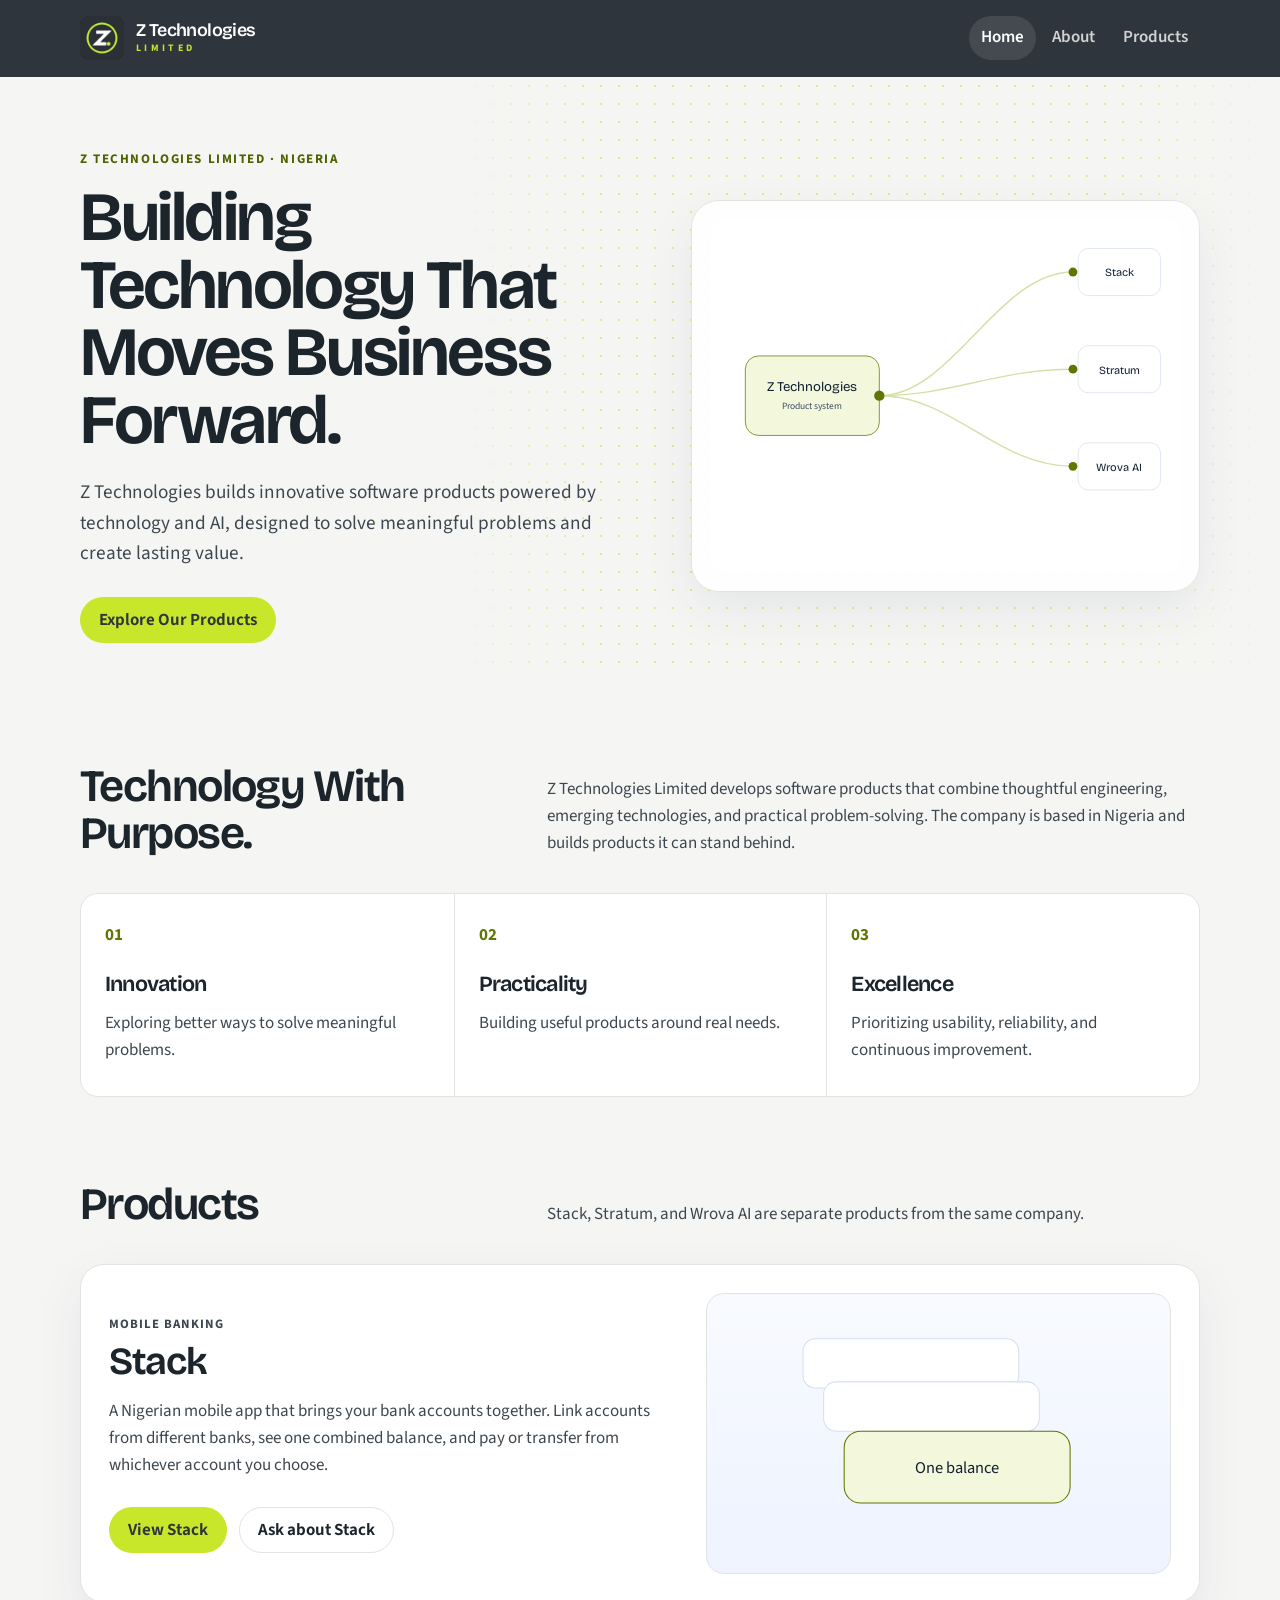
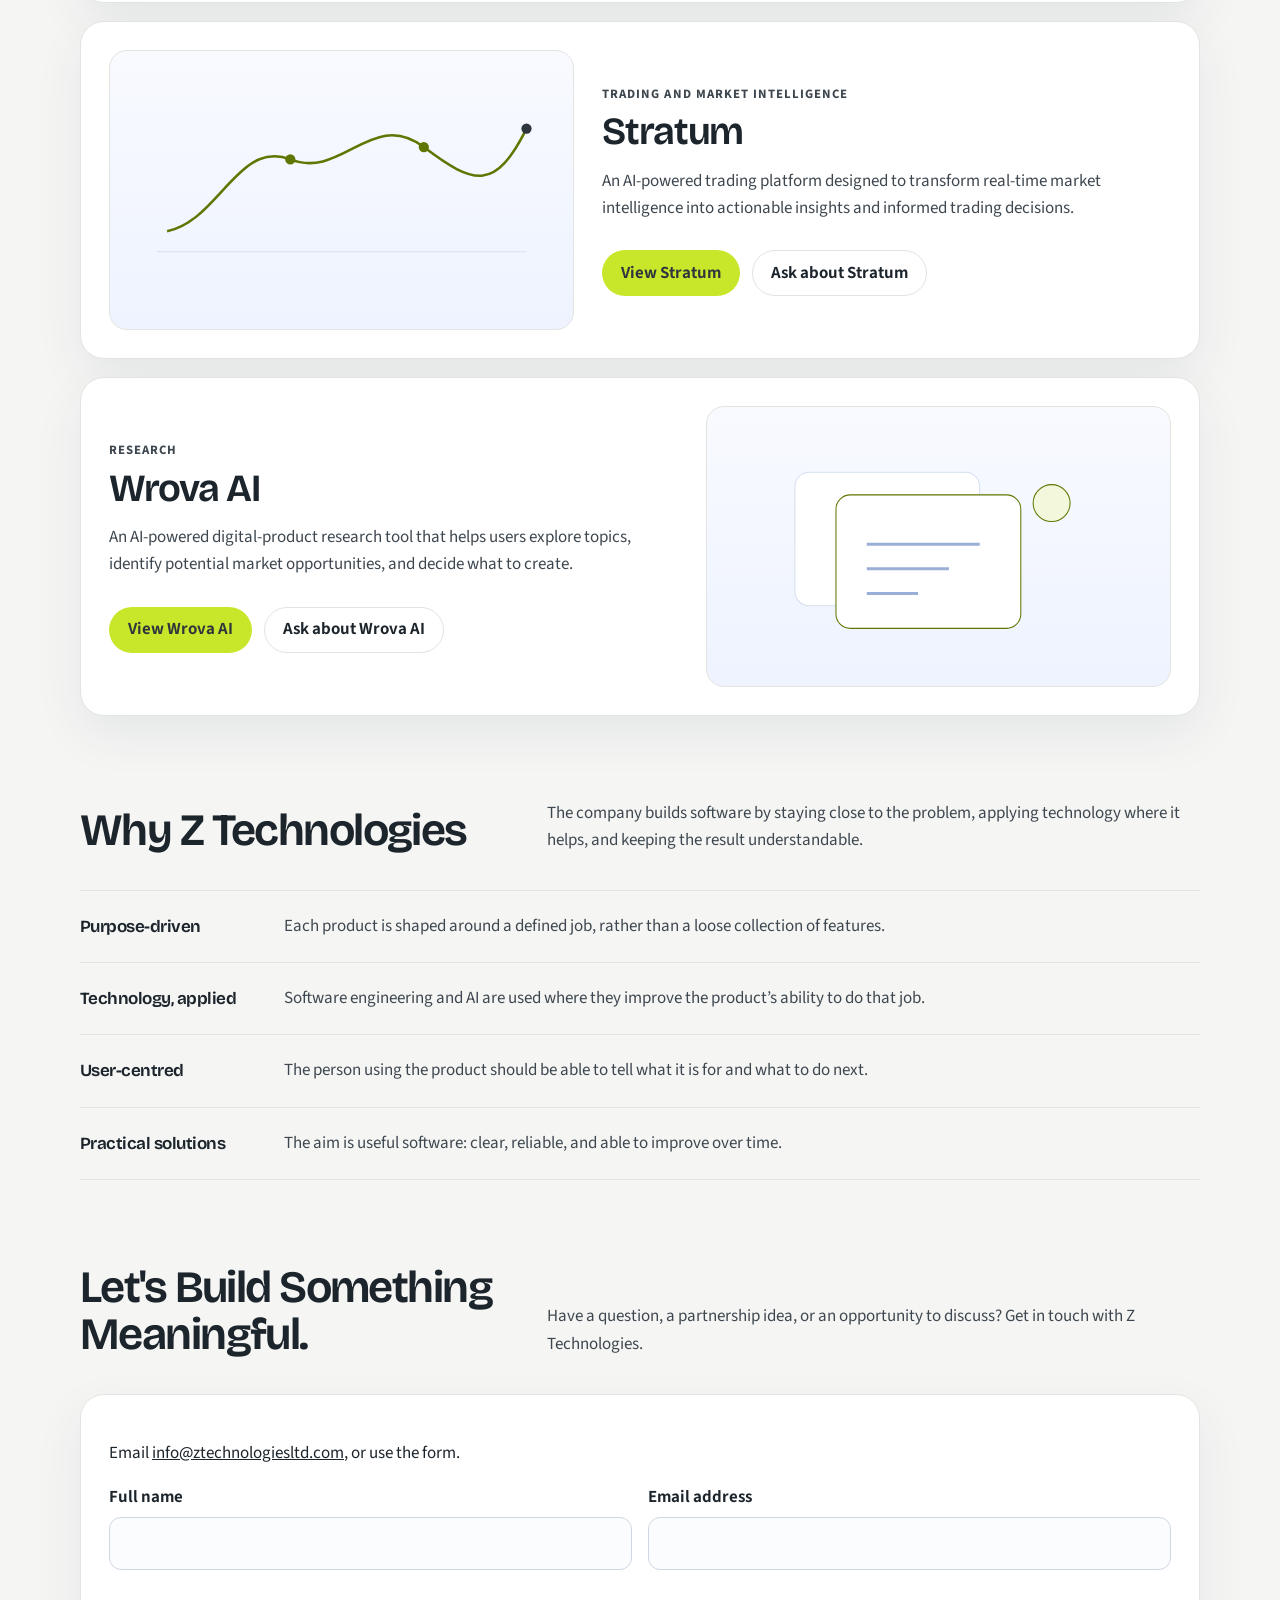
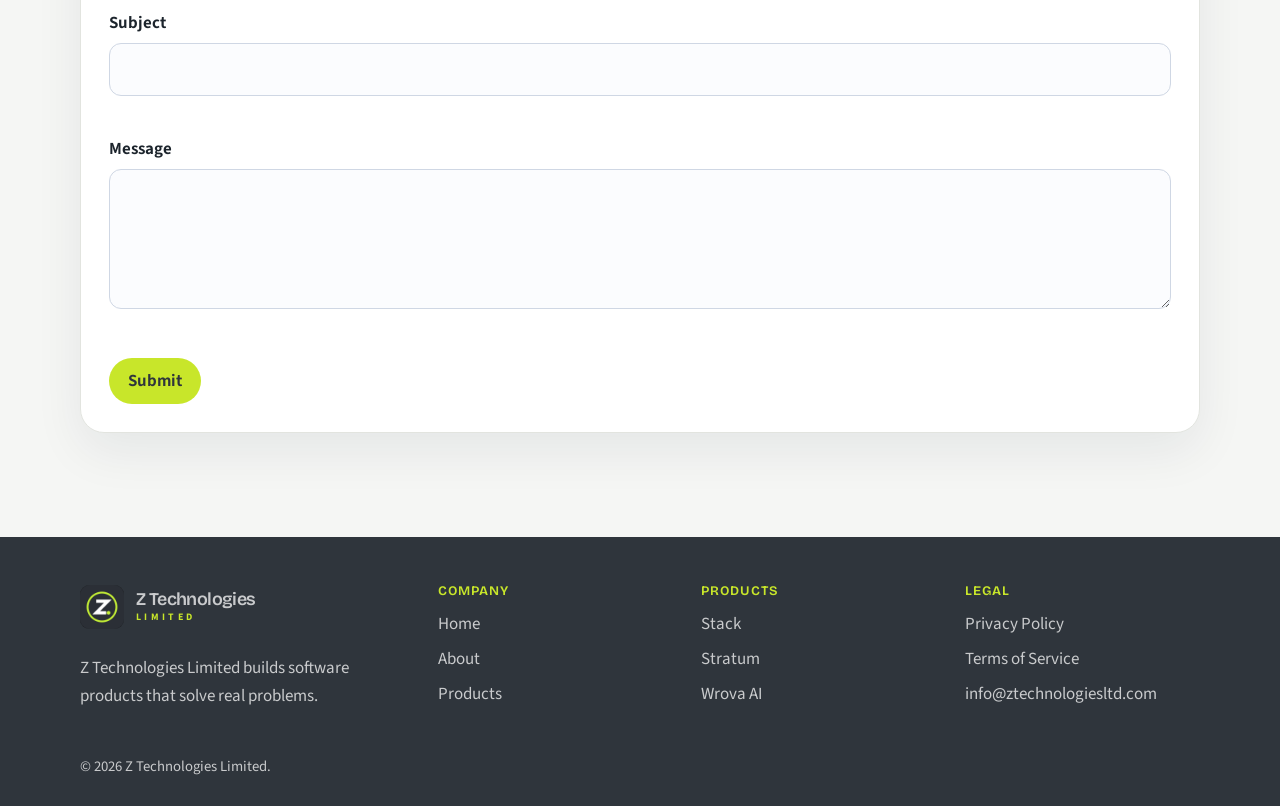
==== commit cabed200: "Make the header follow the screen and rename manifest.AI to Wrova AI. The menu collapses on small sc" ====
--- a/index.html
+++ b/index.html
@@ -4,7 +4,7 @@
   <meta charset="utf-8">
   <meta name="viewport" content="width=device-width, initial-scale=1">
   <title>Z Technologies — Software products</title>
-  <meta name="description" content="Z Technologies Limited builds software products powered by technology and AI, including Stack, Stratum, and manifest.AI.">
+  <meta name="description" content="Z Technologies Limited builds software products powered by technology and AI, including Stack, Stratum, and Wrova AI.">
   <link rel="canonical" href="https://ztechnologiesltd.com/">
   <meta property="og:type" content="website">
   <meta property="og:title" content="Z Technologies — Software products">
@@ -37,13 +37,11 @@
       <a class="wordmark" href="/">
         <span class="mark" aria-hidden="true"><img src="/img/monogram.png" alt="" width="44" height="44"></span><span class="wordmark-text"><span class="wordmark-name">Z Technologies</span><span class="wordmark-legal">Limited</span></span>
       </a>
-      <button class="nav-toggle" type="button" aria-expanded="false" aria-controls="site-nav">Menu</button>
+      <button class="nav-toggle" type="button" aria-expanded="false" aria-controls="site-nav" aria-label="Menu"><span class="nav-trays" aria-hidden="true"></span></button>
       <nav class="nav-links" id="site-nav" aria-label="Primary">
         <a href="/" aria-current="page">Home</a>
         <a href="/about/">About</a>
         <a href="/products/">Products</a>
-        <a href="/contact/">Contact</a>
-        <a class="btn btn-primary" href="/contact/">Get in Touch</a>
       </nav>
     </div>
   </header>
@@ -56,11 +54,10 @@
           <p class="lede">Z Technologies builds innovative software products powered by technology and AI, designed to solve meaningful problems and create lasting value.</p>
           <div class="actions">
             <a class="btn btn-primary" href="/products/">Explore Our Products</a>
-            <a class="btn btn-secondary" href="/contact/">Get in Touch</a>
           </div>
         </div>
         <div class="hero-card">
-          <svg viewBox="0 0 640 480" role="img" aria-label="Z Technologies connected to Stack, Stratum, and manifest.AI">
+          <svg viewBox="0 0 640 480" role="img" aria-label="Z Technologies connected to Stack, Stratum, and Wrova AI">
             <rect x="1" y="1" width="638" height="478" rx="22" fill="#ffffff"/>
             <path d="M230 240 C330 240 390 72 493 72" fill="none" stroke="#d5e0a8" stroke-width="2"/>
             <path d="M230 240 C330 240 390 204 493 204" fill="none" stroke="#d5e0a8" stroke-width="2"/>
@@ -73,7 +70,7 @@
             <rect x="500" y="172" width="112" height="64" rx="14" fill="#ffffff" stroke="#d5def0"/>
             <text x="556" y="210" text-anchor="middle" fill="#122033" font-family="Bricolage Grotesque, Segoe UI, sans-serif" font-size="15">Stratum</text>
             <rect x="500" y="304" width="112" height="64" rx="14" fill="#ffffff" stroke="#d5def0"/>
-            <text x="556" y="342" text-anchor="middle" fill="#122033" font-family="Bricolage Grotesque, Segoe UI, sans-serif" font-size="13">manifest.AI</text>
+            <text x="556" y="342" text-anchor="middle" fill="#122033" font-family="Bricolage Grotesque, Segoe UI, sans-serif" font-size="15">Wrova AI</text>
             <circle cx="230" cy="240" r="7" fill="#5f7600"/>
             <circle cx="493" cy="72" r="6" fill="#5f7600"/>
             <circle cx="493" cy="204" r="6" fill="#5f7600"/>
@@ -113,7 +110,7 @@
       <div class="shell">
         <div class="section-head">
           <h2>Products</h2>
-          <p>Stack, Stratum, and manifest.AI are separate products from the same company. Another product can be added to this index later.</p>
+          <p>Stack, Stratum, and Wrova AI are separate products from the same company.</p>
         </div>
         <div class="products">
           <article class="product" id="stack">
@@ -155,14 +152,14 @@
               </svg>
             </div>
           </article>
-          <article class="product" id="manifest">
+          <article class="product" id="wrova">
             <div class="product-copy">
               <p class="product-kicker">Research</p>
-              <h3 class="product-name">manifest.AI</h3>
+              <h3 class="product-name">Wrova AI</h3>
               <p>An AI-powered digital-product research tool that helps users explore topics, identify potential market opportunities, and decide what to create.</p>
               <div class="actions">
-                <a class="btn btn-primary" href="/products/#manifest">View manifest.AI</a>
-                <a class="btn btn-secondary" href="/contact/?topic=manifest.AI">Ask about manifest.AI</a>
+                <a class="btn btn-primary" href="/products/#wrova">View Wrova AI</a>
+                <a class="btn btn-secondary" href="/contact/?topic=Wrova AI">Ask about Wrova AI</a>
               </div>
             </div>
             <div class="visual" aria-hidden="true">
@@ -212,7 +209,7 @@
           <p>Have a question, a partnership idea, or an opportunity to discuss? Get in touch with Z Technologies.</p>
         </div>
         <div class="form-card">
-          <p>Email <a href="mailto:info@ztechnologiesltd.com">info@ztechnologiesltd.com</a>, or use the form. The form opens a draft in your email app. This website does not store or deliver the message by itself.</p>
+          <p>Email <a href="mailto:info@ztechnologiesltd.com">info@ztechnologiesltd.com</a>, or use the form.</p>
           <form class="form-grid" action="mailto:info@ztechnologiesltd.com" method="post" enctype="text/plain" data-contact-form novalidate>
             <div class="form-row">
               <div>
@@ -255,7 +252,6 @@
           <li><a href="/">Home</a></li>
           <li><a href="/about/">About</a></li>
           <li><a href="/products/">Products</a></li>
-          <li><a href="/contact/">Contact</a></li>
         </ul>
       </div>
       <div>
@@ -263,7 +259,7 @@
         <ul>
           <li><a href="/products/#stack">Stack</a></li>
           <li><a href="/products/#stratum">Stratum</a></li>
-          <li><a href="/products/#manifest">manifest.AI</a></li>
+          <li><a href="/products/#wrova">Wrova AI</a></li>
         </ul>
       </div>
       <div>
@@ -275,7 +271,7 @@
         </ul>
       </div>
     </div>
-    <div class="shell"><p class="legal-line">© <span data-year>2026</span> Z Technologies Limited. Initial legal pages are templates and need review.</p></div>
+    <div class="shell"><p class="legal-line">© <span data-year>2026</span> Z Technologies Limited.</p></div>
   </footer>
   <script src="/js/site.js"></script>
 </body>
--- a/css/site.css
+++ b/css/site.css
@@ -63,13 +63,32 @@
 }
 
 .header {
-  position: sticky;
-  top: 0;
+  position: relative;
   z-index: 30;
   background: var(--charcoal);
   border-bottom: 1px solid transparent;
   color: white;
 }
+
+.nav-backdrop {
+  position: fixed;
+  inset: 0;
+  z-index: 25;
+  border: 0;
+  margin: 0;
+  padding: 0;
+  background: rgba(18, 22, 26, 0.46);
+  opacity: 0;
+  pointer-events: none;
+  transition: opacity 0.25s ease;
+}
+
+.nav-backdrop.is-open {
+  opacity: 1;
+  pointer-events: auto;
+}
+
+body.nav-open { overflow: hidden; }
 
 .header-bar {
   display: flex;
@@ -140,15 +159,57 @@
 
 .nav-toggle {
   display: none;
-  border: 1px solid rgba(255, 255, 255, 0.28);
+  align-items: center;
+  justify-content: center;
+  width: 44px;
+  height: 44px;
+  padding: 0;
+  border: 0;
   background: transparent;
   color: white;
-  border-radius: 999px;
-  min-height: 40px;
-  padding: 0 14px;
-  font: inherit;
-  font-weight: 600;
   cursor: pointer;
+  flex: none;
+}
+
+.nav-toggle:focus-visible {
+  outline: 2px solid var(--lime);
+  outline-offset: 3px;
+  border-radius: 8px;
+}
+
+.nav-trays,
+.nav-trays::before,
+.nav-trays::after {
+  display: block;
+  width: 20px;
+  height: 2px;
+  border-radius: 2px;
+  background: currentColor;
+}
+
+.nav-trays { position: relative; }
+
+.nav-trays::before,
+.nav-trays::after {
+  content: "";
+  position: absolute;
+  left: 0;
+  transition: transform 0.2s ease, top 0.2s ease;
+}
+
+.nav-trays::before { top: -7px; }
+.nav-trays::after { top: 7px; }
+
+.nav-toggle[aria-expanded="true"] .nav-trays { background: transparent; }
+
+.nav-toggle[aria-expanded="true"] .nav-trays::before {
+  top: 0;
+  transform: rotate(45deg);
+}
+
+.nav-toggle[aria-expanded="true"] .nav-trays::after {
+  top: 0;
+  transform: rotate(-45deg);
 }
 
 .btn {
@@ -182,13 +243,6 @@
 
 .btn-secondary:hover { border-color: #c5d0e0; }
 
-.nav-links a.btn-primary,
-.nav-links a.btn-primary:hover { color: var(--charcoal); }
-
-.nav-links .btn { margin-left: 8px; }
-
-.nav-links .btn-secondary { color: var(--ink); }
-
 .hero {
   position: relative;
   overflow: hidden;
@@ -494,23 +548,45 @@
 @media (max-width: 980px) {
   .shell { width: min(var(--shell), calc(100% - 32px)); }
 
-  .nav-toggle { display: none; }
-
   .js .nav-toggle { display: inline-flex; }
 
+  .js .header-bar { flex-wrap: nowrap; }
+
   .js .nav-links {
-    display: none;
-    width: 100%;
+    position: absolute;
+    top: 100%;
+    left: 0;
+    right: 0;
+    z-index: 1;
+    display: flex;
     flex-direction: column;
     align-items: stretch;
-    padding: 0 0 16px;
+    gap: 2px;
+    max-height: 0;
+    padding: 0 max(16px, calc((100vw - var(--shell)) / 2));
+    overflow: hidden;
+    background: var(--charcoal);
+    border-bottom: 1px solid rgba(255, 255, 255, 0.08);
+    box-shadow: 0 18px 40px rgba(18, 22, 26, 0.22);
+    opacity: 0;
+    visibility: hidden;
+    pointer-events: none;
+    transition: max-height 0.32s cubic-bezier(.16, 1, .3, 1), opacity 0.22s ease, visibility 0.32s;
   }
 
-  .js .nav-links.is-open { display: flex; }
-
-  .header-bar { flex-wrap: wrap; }
-
-  .nav-links .btn { margin: 8px 0 0; }
+  .js .nav-links.is-open {
+    max-height: 240px;
+    padding-top: 8px;
+    padding-bottom: 16px;
+    opacity: 1;
+    visibility: visible;
+    pointer-events: auto;
+  }
+
+  .js .nav-links a {
+    padding: 13px 14px;
+    border-radius: 12px;
+  }
 
   .hero { padding-top: 40px; }
 
@@ -540,8 +616,7 @@
 
   .actions { flex-direction: column; align-items: stretch; }
 
-  .actions .btn,
-  .nav-links .btn { width: 100%; margin-left: 0; }
+  .actions .btn { width: 100%; margin-left: 0; }
 
   .footer-grid { grid-template-columns: 1fr; gap: 22px; }
 
@@ -565,8 +640,16 @@
   animation-delay: var(--reveal-delay, 0ms);
 }
 
+@media (min-width: 981px) {
+  .nav-backdrop { display: none; }
+}
+
 @media (prefers-reduced-motion: reduce) {
   html { scroll-behavior: auto; }
+  .nav-trays::before,
+  .nav-trays::after,
+  .nav-links,
+  .nav-backdrop { transition: none; }
   .btn-primary { box-shadow: none; }
   html.motion .reveal,
   html.motion .reveal.is-in {
